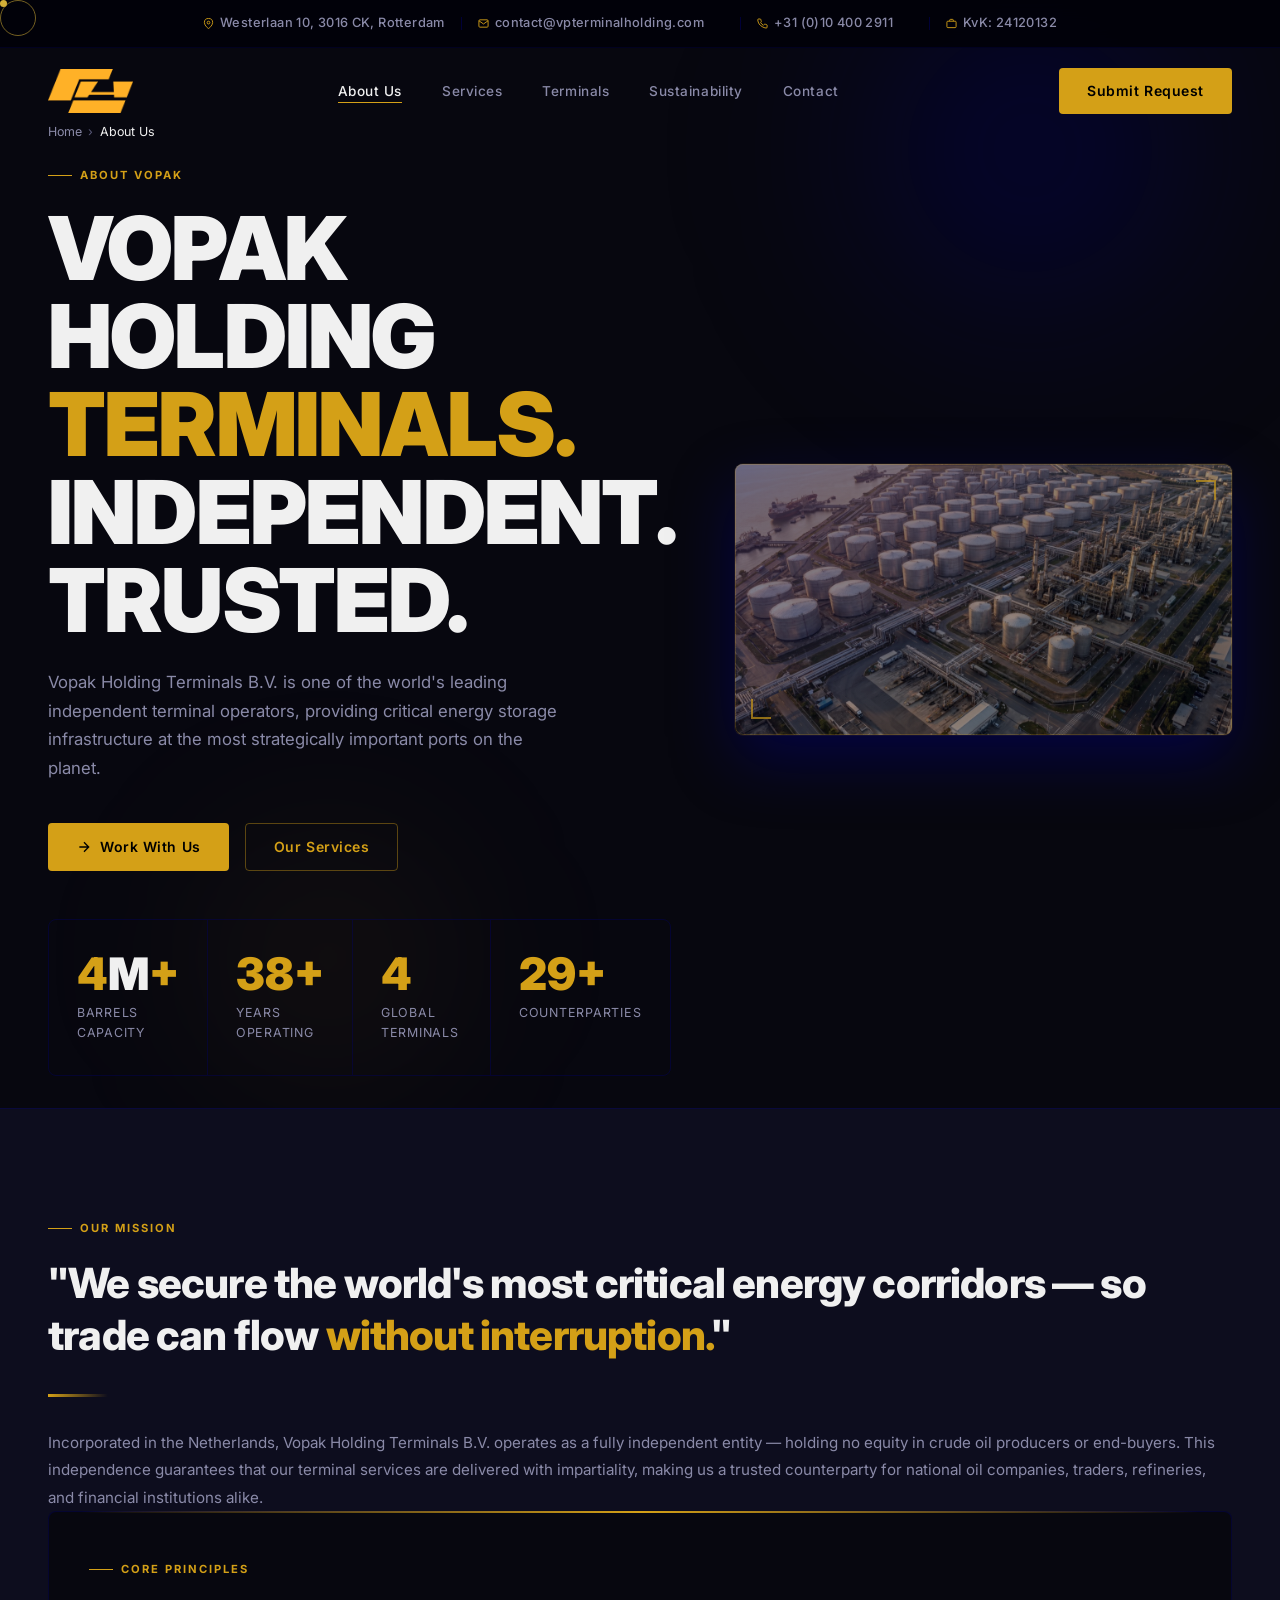
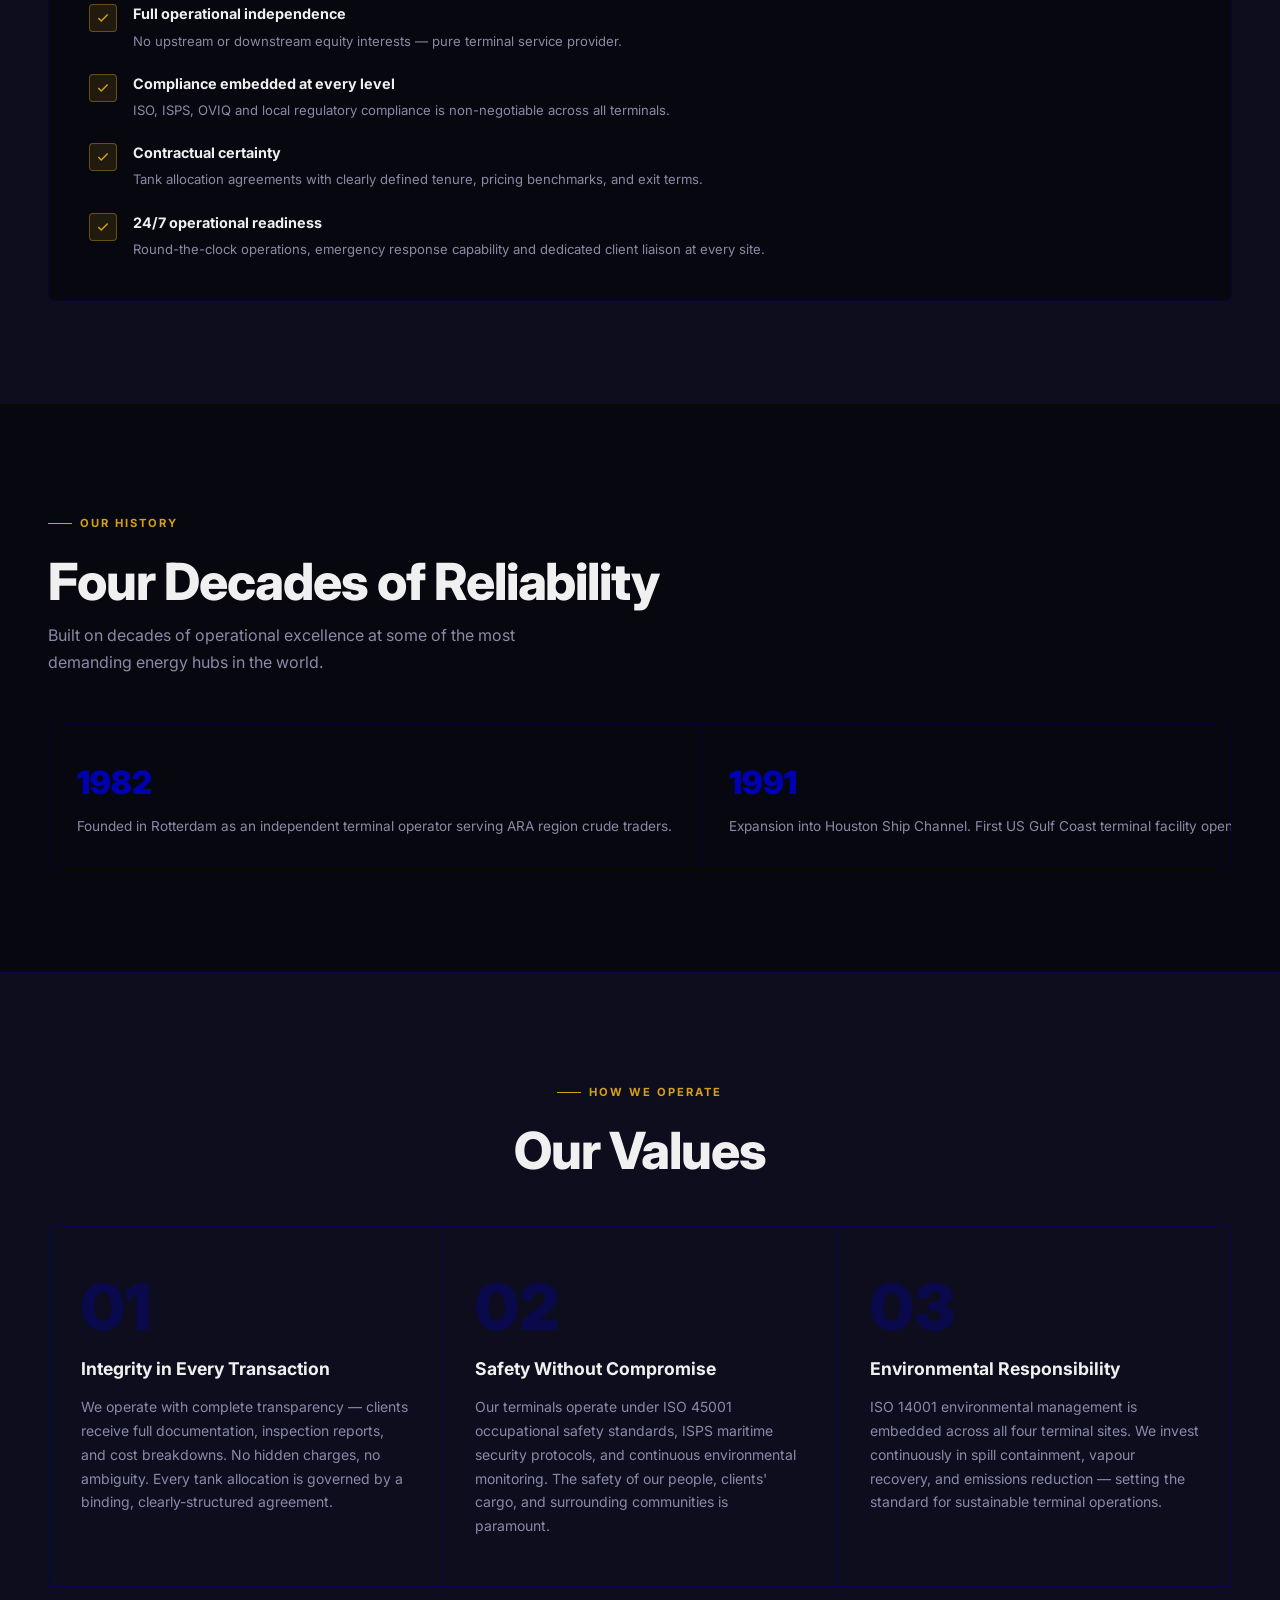
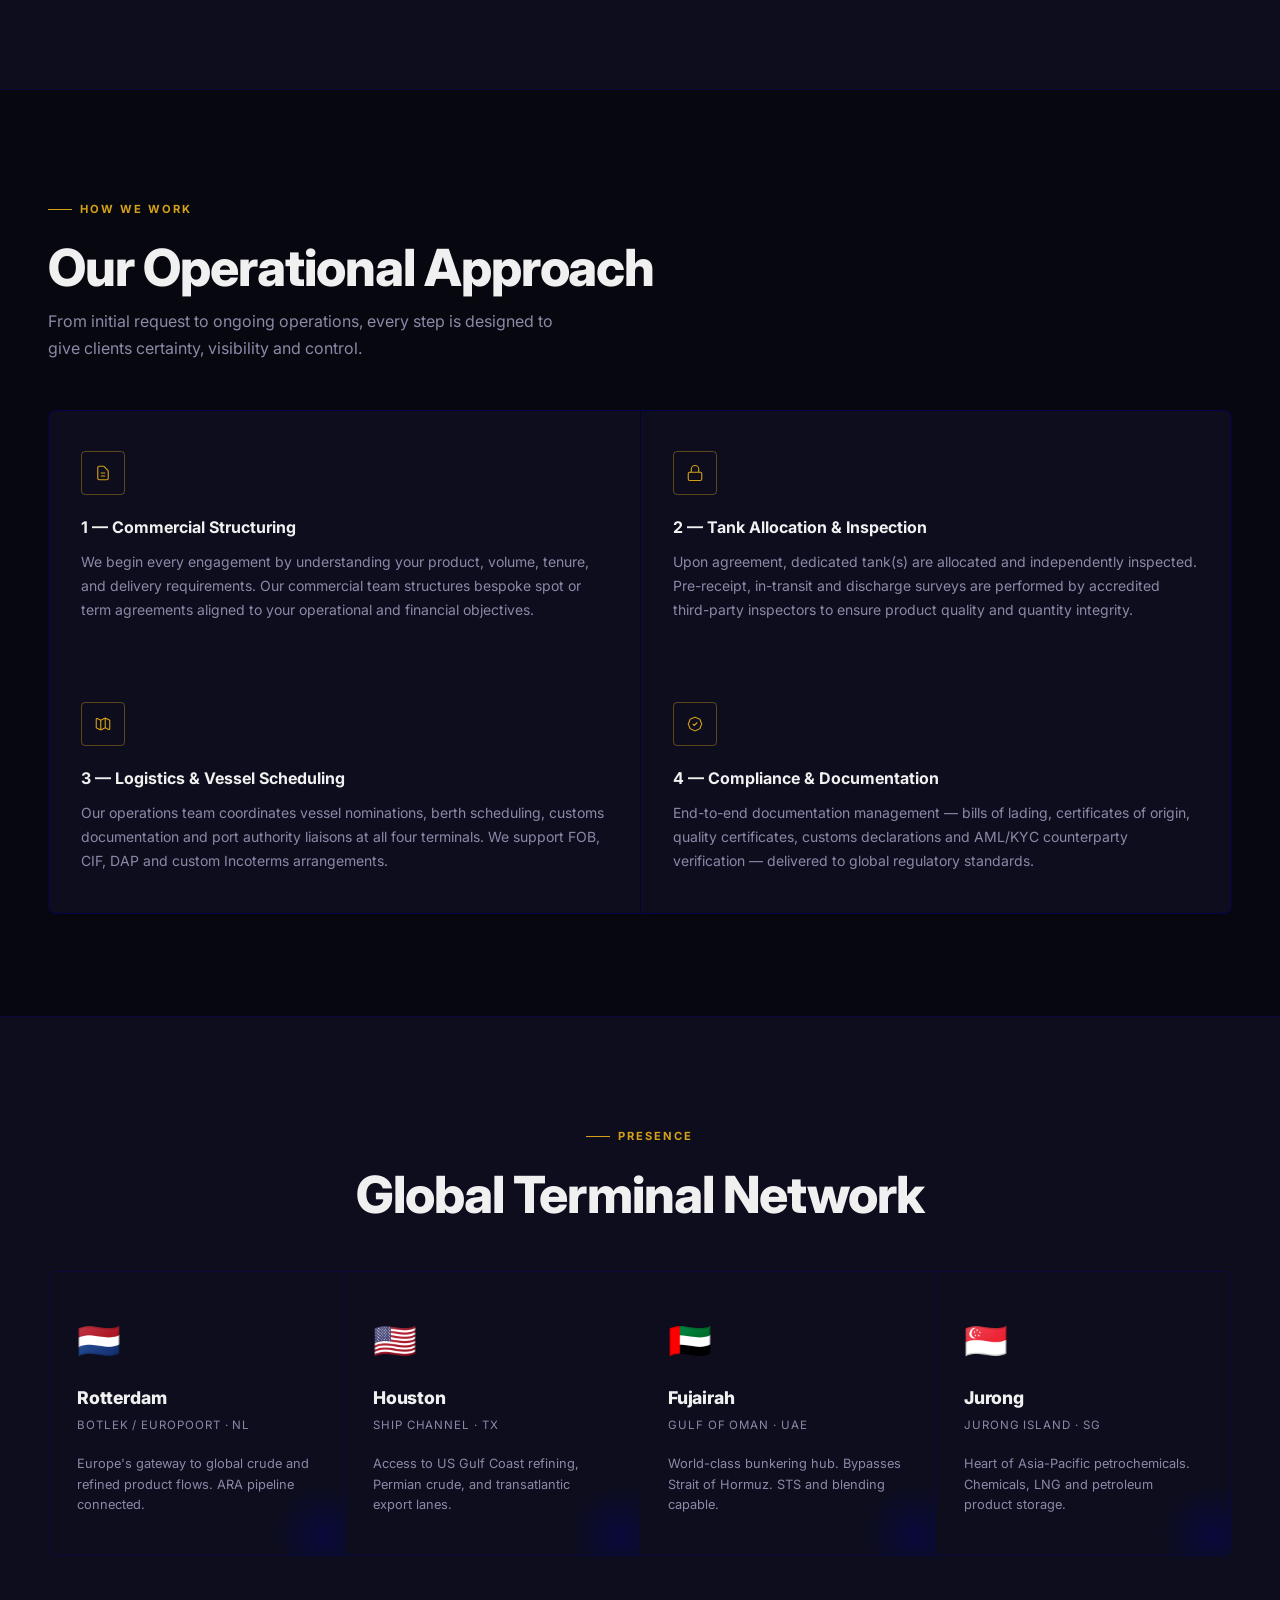
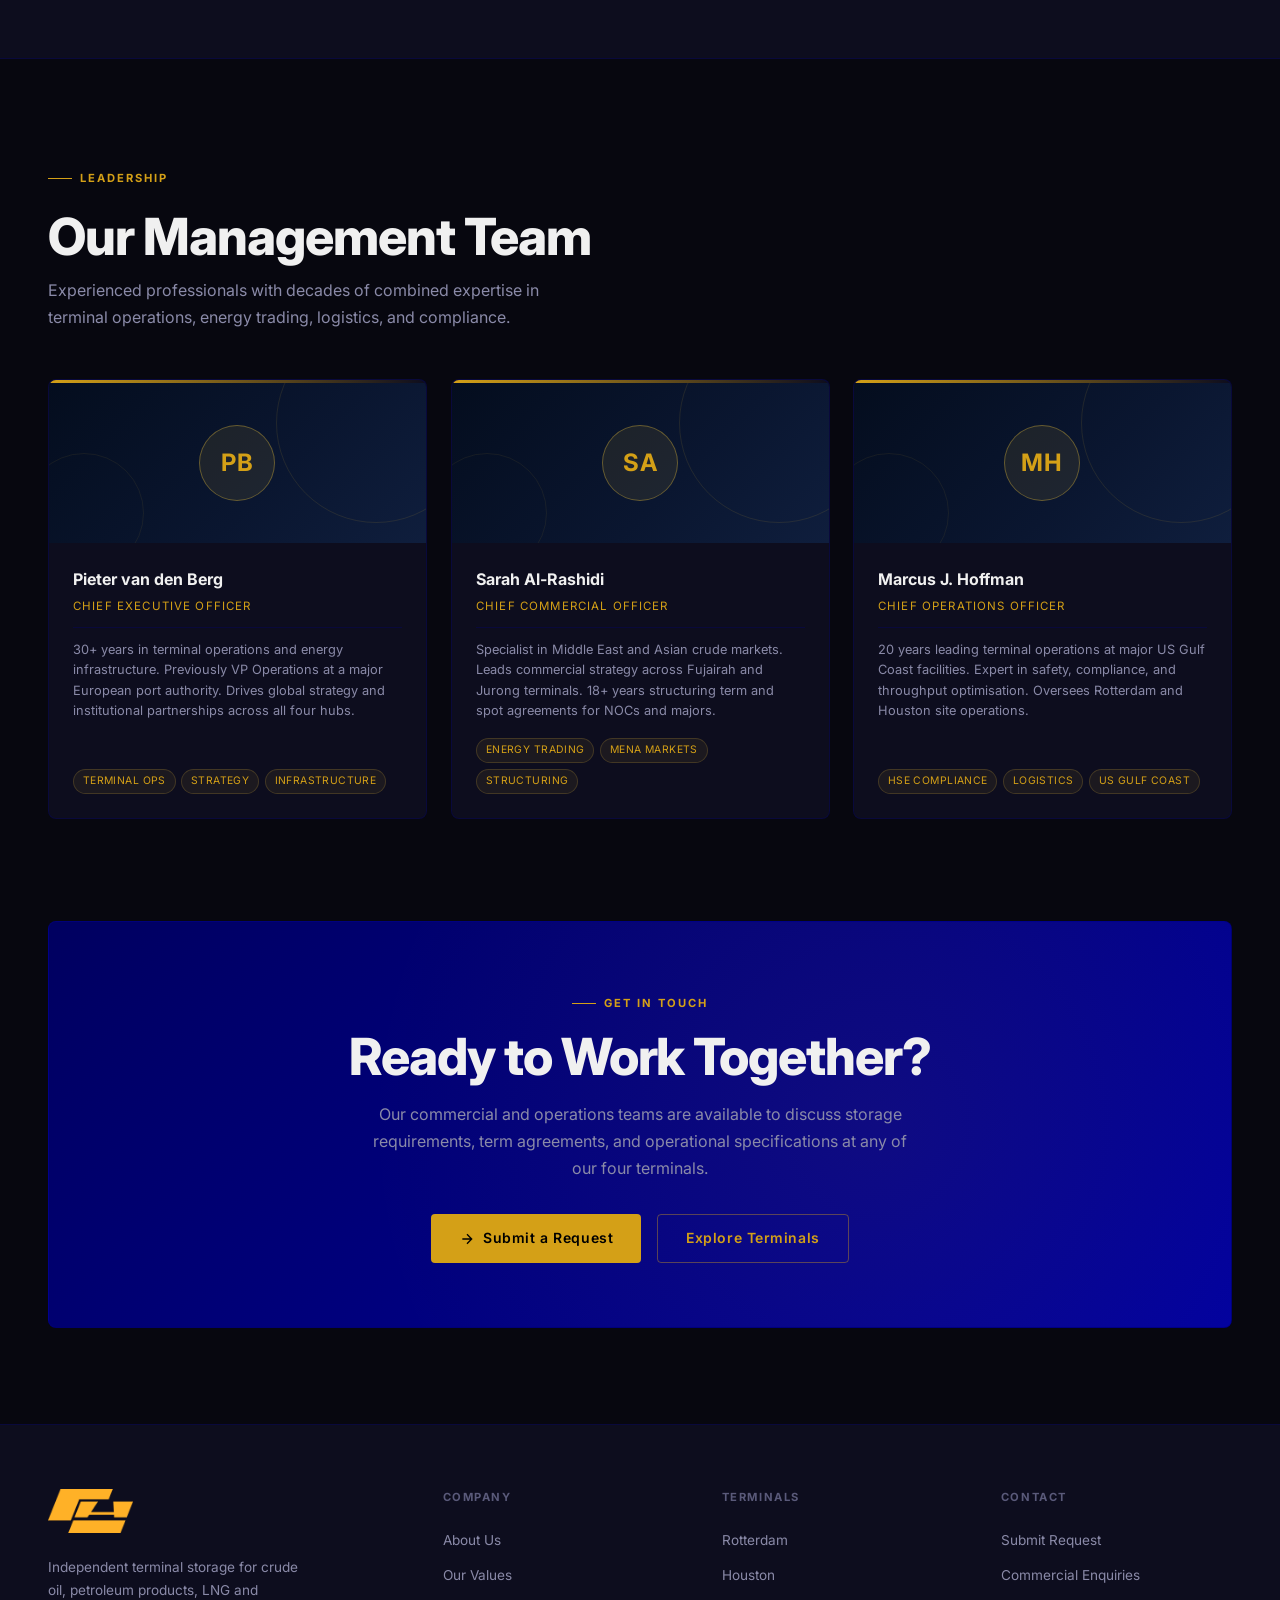
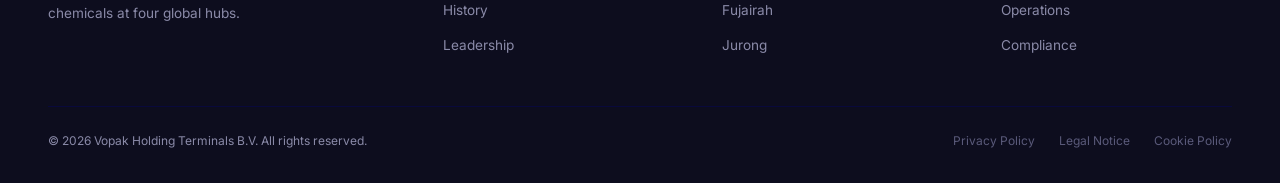
==== about.html @ 79a66a8a "SEO optimisation pass — meta, schema, sitemap, legal pages - Updated title/description tags on all 6" ====
<!DOCTYPE html>
<html lang="en">
<head>
  <meta charset="UTF-8">
  <meta name="viewport" content="width=device-width, initial-scale=1.0, viewport-fit=cover">
  <title>About Vopak Holding Terminals B.V. | Independent Terminal Operator</title>
  <meta name="description" content="Learn about Vopak Holding Terminals B.V., an independent petroleum terminal operator with strategic facilities in Rotterdam, Houston, Fujairah and Jurong. ISO 9001 certified.">
  <link rel="preconnect" href="https://fonts.googleapis.com">
  <link rel="preconnect" href="https://fonts.gstatic.com" crossorigin>
  <link href="https://fonts.googleapis.com/css2?family=Inter:wght@300;400;500;600;700;800;900&display=swap" rel="stylesheet">
  <link rel="icon" type="image/png" href="image/vopak-logo.png">
  <link rel="stylesheet" href="css/styles.css">
  <link rel="stylesheet" href="css/animations.css">
  <link rel="stylesheet" href="css/responsive.css">
  <!-- SEO -->
  <meta name="robots" content="index, follow">
  <meta name="author" content="Vopak Holding Terminals B.V.">
  <meta name="keywords" content="petroleum storage operator, tank farm services, marine terminal operations, oil logistics company, energy storage solutions, independent terminal operator, petroleum tank leasing, Rotterdam oil terminal, crude oil storage">
  <meta name="theme-color" content="#07070f">
  <link rel="apple-touch-icon" href="image/vopak-logo.png">
  <link rel="sitemap" type="application/xml" href="/sitemap.xml">
  <link rel="canonical" href="https://www.vpterminalholding.com/about.html">
  <meta name="geo.region" content="NL-ZH">
  <meta name="geo.placename" content="Rotterdam">
  <meta name="geo.position" content="51.9225;4.4792">
  <meta name="ICBM" content="51.9225, 4.4792">
  <!-- Open Graph -->
  <meta property="og:type" content="website">
  <meta property="og:site_name" content="Vopak Holding Terminals B.V.">
  <meta property="og:locale" content="en_US">
  <meta property="og:url" content="https://www.vpterminalholding.com/about.html">
  <meta property="og:title" content="About Vopak Holding Terminals B.V. | Independent Terminal Operator">
  <meta property="og:description" content="Learn about Vopak Holding Terminals B.V., an independent petroleum terminal operator with strategic facilities in Rotterdam, Houston, Fujairah and Jurong. ISO 9001 certified.">
  <meta property="og:image" content="https://www.vpterminalholding.com/image/VP-Rotterdam-NL.jpg">
  <meta property="og:image:width" content="1200">
  <meta property="og:image:height" content="630">
  <meta property="og:image:alt" content="Vopak Holding Terminals B.V. — Rotterdam Oil Terminal">
  <!-- Twitter Card -->
  <meta name="twitter:card" content="summary_large_image">
  <meta name="twitter:title" content="About Vopak Holding Terminals B.V. | Independent Terminal Operator">
  <meta name="twitter:description" content="Learn about Vopak Holding Terminals B.V., an independent petroleum terminal operator with strategic facilities in Rotterdam, Houston, Fujairah and Jurong. ISO 9001 certified.">
  <meta name="twitter:image" content="https://www.vpterminalholding.com/image/VP-Rotterdam-NL.jpg">
  <meta name="twitter:image:alt" content="Vopak Holding Terminals B.V. — Rotterdam Oil Terminal">
  <!-- Structured Data -->
  <script type="application/ld+json">
  {
    "@context": "https://schema.org",
    "@graph": [
      {
        "@type": "Organization",
        "@id": "https://www.vpterminalholding.com/#organization",
        "name": "Vopak Holding Terminals B.V.",
        "url": "https://www.vpterminalholding.com",
        "logo": {
          "@type": "ImageObject",
          "url": "https://www.vpterminalholding.com/image/vopak-logo.png"
        },
        "description": "Independent terminal storage operator for crude oil, petroleum products, LNG and chemicals at Rotterdam, Houston, Fujairah and Jurong.",
        "address": {
          "@type": "PostalAddress",
          "streetAddress": "Westerlaan 10",
          "addressLocality": "Rotterdam",
          "postalCode": "3016 CK",
          "addressCountry": "NL"
        },
        "telephone": "+31-10-400-2911",
        "email": "contact@vpterminalholding.com"
      },
      {
        "@type": "AboutPage",
        "@id": "https://www.vpterminalholding.com/about.html#webpage",
        "url": "https://www.vpterminalholding.com/about.html",
        "name": "About Vopak | Independent Petroleum Storage & Marine Terminal Operator",
        "description": "Independent petroleum storage operator with 40+ years in marine terminal operations. Crude oil, LNG & energy storage solutions at Rotterdam, Houston, Fujairah & Jurong.",
        "isPartOf": { "@id": "https://www.vpterminalholding.com/#website" },
        "about": { "@id": "https://www.vpterminalholding.com/#organization" },
        "breadcrumb": {
          "@type": "BreadcrumbList",
          "itemListElement": [
            { "@type": "ListItem", "position": 1, "name": "Home", "item": "https://www.vpterminalholding.com/" },
            { "@type": "ListItem", "position": 2, "name": "About Us", "item": "https://www.vpterminalholding.com/about.html" }
          ]
        }
      }
    ]
  }
  </script>
  <style>
    /* ── About hero layout ── */
    .about-hero-section {
      min-height: 100vh;
      display: flex;
      align-items: center;
      padding-top: 90px;
      position: relative;
      overflow: hidden;
    }
    .about-hero-inner {
      display: grid;
      grid-template-columns: 1fr 1fr;
      gap: 4rem;
      align-items: center;
      position: relative;
      z-index: 2;
      width: 100%;
      padding-top: 2rem;
      padding-bottom: 2rem;
    }
    .about-hero-img-col {
      display: flex;
      align-items: center;
      justify-content: center;
    }
    .about-hero-img-wrap {
      position: relative;
      width: 100%;
      max-width: 500px;
      border-radius: var(--radius-lg);
      overflow: hidden;
      box-shadow: 0 24px 64px rgba(0,0,128,0.45), 0 0 0 1px rgba(212,160,23,0.1);
    }
    .about-hero-img-wrap img {
      width: 100%;
      height: 100%;
      object-fit: cover;
      display: block;
      filter: brightness(0.75) saturate(0.8);
    }
    .about-hero-img-overlay {
      position: absolute;
      inset: 0;
      background: linear-gradient(145deg, rgba(0,0,80,0.45) 0%, rgba(0,0,20,0.15) 60%, rgba(0,0,20,0.4) 100%);
    }
    .about-hero-img-border {
      position: absolute;
      inset: 0;
      border: 1px solid rgba(212,160,23,0.22);
      border-radius: var(--radius-lg);
      pointer-events: none;
    }
    .about-hero-img-corner-tr {
      position: absolute;
      top: 1rem; right: 1rem;
      width: 20px; height: 20px;
      border-top: 2px solid rgba(212,160,23,0.65);
      border-right: 2px solid rgba(212,160,23,0.65);
      pointer-events: none;
    }
    .about-hero-img-corner-bl {
      position: absolute;
      bottom: 1rem; left: 1rem;
      width: 20px; height: 20px;
      border-bottom: 2px solid rgba(212,160,23,0.65);
      border-left: 2px solid rgba(212,160,23,0.65);
      pointer-events: none;
    }

    @media (max-width: 768px) {
      .about-hero-section { padding-top: 80px; min-height: auto; padding-bottom: 3rem; }
      .about-hero-inner {
        grid-template-columns: 1fr;
        gap: 2rem;
        text-align: center;
      }
      .about-hero-inner .section-label { justify-content: center; }
      .about-hero-inner p { text-align: justify; }
      .about-hero-inner > .about-hero-text { order: 2; }
      .about-hero-inner > .about-hero-img-col { order: 1; }
      .about-hero-inner [style*="display:flex"][style*="gap:1rem"] {
        justify-content: center;
      }
      .about-hero-img-wrap { max-width: 100%; }
    }

    /* ── About-page specific styles ── */
    .mission-block {
      padding: clamp(4rem, 8vw, 8rem) 0;
      position: relative;
    }
    .mission-quote {
      font-size: clamp(1.6rem, 3.5vw, 2.6rem);
      font-weight: 800;
      line-height: 1.25;
      letter-spacing: -0.02em;
      color: var(--text);
    }
    .mission-quote em {
      font-style: normal;
      color: var(--gold);
    }
    .divider-line {
      width: 60px;
      height: 3px;
      background: linear-gradient(90deg, var(--gold), transparent);
      margin: 2rem 0;
    }
    .stat-row {
      display: grid;
      grid-template-columns: repeat(4, 1fr);
      gap: 0;
      border: 1px solid var(--border);
      border-radius: var(--radius-lg);
      overflow: hidden;
      margin-top: 3rem;
    }
    .stat-row-item {
      padding: 2rem 1.75rem;
      border-right: 1px solid var(--border);
      position: relative;
    }
    .stat-row-item:last-child { border-right: none; }
    .stat-row-num {
      font-size: clamp(2rem, 3.5vw, 3rem);
      font-weight: 900;
      color: var(--text);
      line-height: 1;
    }
    .stat-row-num span { color: var(--gold); }
    .stat-row-label {
      font-size: 0.78rem;
      color: var(--text-muted);
      letter-spacing: 0.06em;
      text-transform: uppercase;
      margin-top: 0.4rem;
    }

    /* ── Hero worker image overlay ── */
    .about-hero-img {
      position: absolute;
      right: 0; top: 0; bottom: 0;
      width: 45%;
      overflow: hidden;
    }
    .about-hero-img img {
      width: 100%; height: 100%;
      object-fit: cover;
      filter: brightness(0.45) saturate(0.5);
    }
    .about-hero-img::before {
      content: '';
      position: absolute;
      inset: 0;
      background: linear-gradient(90deg, var(--bg) 0%, rgba(7,7,15,0.6) 50%, transparent 100%);
      z-index: 1;
    }

    /* ── Approach grid ── */
    .approach-grid {
      display: grid;
      grid-template-columns: 1fr 1fr;
      gap: 1px;
      background: var(--border);
      border: 1px solid var(--border);
      border-radius: var(--radius-lg);
      overflow: hidden;
    }
    .approach-item {
      background: var(--bg-alt);
      padding: 2.5rem 2rem;
      transition: background var(--transition);
    }
    .approach-item:hover { background: var(--bg-alt2); }
    .approach-icon {
      width: 44px; height: 44px;
      border: 1px solid var(--border-gold);
      border-radius: var(--radius);
      display: flex; align-items: center; justify-content: center;
      color: var(--gold);
      font-size: 1.2rem;
      margin-bottom: 1.25rem;
    }
    .approach-title { font-size: 1rem; font-weight: 700; margin-bottom: 0.6rem; }

    /* ── Regional map teaser ── */
    .region-strip {
      display: grid;
      grid-template-columns: repeat(4, 1fr);
      gap: 0;
      border: 1px solid var(--border);
      border-radius: var(--radius-lg);
      overflow: hidden;
    }
    .region-item {
      padding: 2.5rem 1.75rem;
      border-right: 1px solid var(--border);
      background: var(--bg-alt);
      transition: background var(--transition);
      position: relative;
      overflow: hidden;
    }
    .region-item:last-child { border-right: none; }
    .region-item:hover { background: var(--bg-alt2); }
    .region-flag { font-size: 2.2rem; margin-bottom: 1rem; }
    .region-name { font-size: 1.1rem; font-weight: 800; letter-spacing: -0.01em; }
    .region-sub  { font-size: 0.72rem; color: var(--text-muted); text-transform: uppercase; letter-spacing: 0.08em; margin-top: 0.2rem; }
    .region-glow {
      position: absolute;
      bottom: -30px; right: -30px;
      width: 100px; height: 100px;
      background: radial-gradient(circle, rgba(0,0,128,0.3) 0%, transparent 70%);
      border-radius: 50%;
    }

    @media (max-width: 1024px) {
      .about-hero-img { display: none; }
      .stat-row { grid-template-columns: repeat(2, 1fr); }
      .stat-row-item:nth-child(2) { border-right: none; }
      .stat-row-item:nth-child(3) { border-top: 1px solid var(--border); }
      .stat-row-item:nth-child(4) { border-top: 1px solid var(--border); }
    }
    @media (max-width: 768px) {
      .approach-grid { grid-template-columns: 1fr; }
      .region-strip { grid-template-columns: repeat(2, 1fr); }
      .region-item:nth-child(2) { border-right: none; }
      .region-item:nth-child(3) { border-top: 1px solid var(--border); }
      .region-item:nth-child(4) { border-top: 1px solid var(--border); border-right: none; }
    }
    @media (max-width: 480px) {
      .region-strip { grid-template-columns: 1fr; }
      .region-item { border-right: none; border-bottom: 1px solid var(--border); }
      .region-item:last-child { border-bottom: none; }
      .stat-row { grid-template-columns: 1fr; }
      .stat-row-item { border-right: none; border-bottom: 1px solid var(--border); }
      .stat-row-item:last-child { border-bottom: none; }
    }
  </style>
</head>
<body>

<!-- ══════════ TOP BAR ══════════ -->
<div class="topbar" role="complementary" aria-label="Company contact information">
  <div class="container">
    <div class="topbar-inner">
      <span class="topbar-item">
        <svg width="11" height="11" viewBox="0 0 24 24" fill="none" stroke="currentColor" stroke-width="2"><path d="M21 10c0 7-9 13-9 13s-9-6-9-13a9 9 0 0 1 18 0z"/><circle cx="12" cy="10" r="3"/></svg>
        Westerlaan 10, 3016 CK, Rotterdam
      </span>
      <div class="topbar-sep"></div>
      <span class="topbar-item">
        <svg width="11" height="11" viewBox="0 0 24 24" fill="none" stroke="currentColor" stroke-width="2"><path d="M4 4h16c1.1 0 2 .9 2 2v12c0 1.1-.9 2-2 2H4c-1.1 0-2-.9-2-2V6c0-1.1.9-2 2-2z"/><polyline points="22,6 12,13 2,6"/></svg>
        <a href="mailto:contact@vpterminalholding.com">contact@vpterminalholding.com</a>
      </span>
      <div class="topbar-sep"></div>
      <span class="topbar-item">
        <svg width="11" height="11" viewBox="0 0 24 24" fill="none" stroke="currentColor" stroke-width="2"><path d="M22 16.92v3a2 2 0 0 1-2.18 2 19.79 19.79 0 0 1-8.63-3.07A19.5 19.5 0 0 1 4.69 13a19.79 19.79 0 0 1-3.07-8.67A2 2 0 0 1 3.6 2.18h3a2 2 0 0 1 2 1.72 12.84 12.84 0 0 0 .7 2.81 2 2 0 0 1-.45 2.11L7.91 9.91a16 16 0 0 0 6 6l1.91-1.91a2 2 0 0 1 2.11-.45 12.84 12.84 0 0 0 2.81.7A2 2 0 0 1 22 16.92z"/></svg>
        +31 (0)10 400 2911
      </span>
      <div class="topbar-sep"></div>
      <span class="topbar-item">
        <svg width="11" height="11" viewBox="0 0 24 24" fill="none" stroke="currentColor" stroke-width="2"><rect x="2" y="7" width="20" height="14" rx="2"/><path d="M16 7V5a2 2 0 0 0-2-2h-4a2 2 0 0 0-2 2v2"/></svg>
        KvK: 24120132
      </span>
    </div>
  </div>
</div>

<!-- ══════════ NAVIGATION ══════════ -->
<nav class="nav" role="navigation" aria-label="Main navigation">
  <div class="container">
    <div class="nav-inner">
      <a href="index.html" class="nav-logo" aria-label="Vopak Holding Terminals home">
        <img src="image/vopak-logo.png" alt="Vopak Holding Terminals B.V." style="height:44px;width:auto;display:block;">
      </a>
      <ul class="nav-links" role="list">
        <li><a href="about.html" class="active">About Us</a></li>
        <li><a href="services.html">Services</a></li>
        <li><a href="terminals.html">Terminals</a></li>
        <li><a href="sustainability.html">Sustainability</a></li>
        <li><a href="contact.html">Contact</a></li>
      </ul>
      <a href="contact.html" class="btn btn-primary nav-cta">Submit Request</a>
      <button class="nav-hamburger" aria-label="Toggle mobile menu" aria-expanded="false">
        <span></span><span></span><span></span>
      </button>
    </div>
  </div>
</nav>
<div class="nav-mobile" role="dialog" aria-label="Mobile navigation">
  <a href="about.html">About Us</a>
  <a href="services.html">Services</a>
  <a href="terminals.html">Terminals</a>
  <a href="sustainability.html">Sustainability</a>
  <a href="contact.html">Contact</a>
  <a href="contact.html" class="btn btn-primary">Submit Request</a>
</div>

<!-- ══════════ HERO ══════════ -->
<section class="about-hero-section" aria-labelledby="about-hero-heading">
  <div class="hero-orb hero-orb-1" aria-hidden="true"></div>
  <div class="hero-orb hero-orb-2" aria-hidden="true"></div>

  <div class="container about-hero-inner">

    <!-- Text column -->
    <div class="about-hero-text">
      <nav aria-label="Breadcrumb" class="fade-up" style="margin-bottom:1rem;">
        <ol style="display:flex;align-items:center;gap:0.4rem;list-style:none;padding:0;margin:0;font-size:0.78rem;color:var(--text-dim);">
          <li><a href="index.html" style="color:var(--text-muted);text-decoration:none;">Home</a></li>
          <li aria-hidden="true">›</li>
          <li style="color:var(--text);">About Us</li>
        </ol>
      </nav>
      <div class="section-label fade-up">About Vopak</div>
      <h1 id="about-hero-heading" class="fade-up" style="text-transform:uppercase; margin-bottom:1.5rem; font-size:clamp(3rem,7vw,5.5rem);">
        Vopak Holding<br>
        <span class="text-gold">Terminals.</span><br>
        Independent. Trusted.
      </h1>
      <p class="fade-up" style="font-size:1.05rem; max-width:520px; margin-bottom:2.5rem;">
        Vopak Holding Terminals B.V. is one of the world's leading independent terminal operators, providing critical energy storage infrastructure at the most strategically important ports on the planet.
      </p>
      <div class="fade-up" style="display:flex; gap:1rem; flex-wrap:wrap;">
        <a href="contact.html" class="btn btn-primary">
          <svg width="16" height="16" viewBox="0 0 24 24" fill="none" stroke="currentColor" stroke-width="2"><path d="M5 12h14M12 5l7 7-7 7"/></svg>
          Work With Us
        </a>
        <a href="services.html" class="btn btn-outline">Our Services</a>
      </div>

      <!-- Quick stats row -->
      <div class="stat-row fade-up">
        <div class="stat-row-item">
          <div class="stat-row-num"><span data-count="4">4</span>M<span>+</span></div>
          <div class="stat-row-label">Barrels capacity</div>
        </div>
        <div class="stat-row-item">
          <div class="stat-row-num"><span data-count="40">40</span><span>+</span></div>
          <div class="stat-row-label">Years operating</div>
        </div>
        <div class="stat-row-item">
          <div class="stat-row-num"><span data-count="4">4</span></div>
          <div class="stat-row-label">Global terminals</div>
        </div>
        <div class="stat-row-item">
          <div class="stat-row-num"><span data-count="30">30</span><span>+</span></div>
          <div class="stat-row-label">Counterparties</div>
        </div>
      </div>
    </div>

    <!-- Image column -->
    <div class="about-hero-img-col fade-up">
      <div class="about-hero-img-wrap">
        <img src="image/about-us-image.jpg" alt="Vopak Holding Terminals — independent petroleum storage and marine terminal operations" width="500" height="273" loading="lazy" decoding="async">
        <div class="about-hero-img-overlay"></div>
        <div class="about-hero-img-border"></div>
        <div class="about-hero-img-corner-tr"></div>
        <div class="about-hero-img-corner-bl"></div>
      </div>
    </div>

  </div>
</section>

<!-- ══════════ MISSION ══════════ -->
<section class="mission-block" style="background:var(--bg-alt); border-top:1px solid var(--border); border-bottom:1px solid var(--border);" aria-labelledby="mission-heading">
  <div class="container">
    <div class="mission-grid">
      <div>
        <div class="section-label fade-up">Our Mission</div>
        <blockquote class="mission-quote fade-up">
          "We secure the world's most critical energy corridors — so trade can flow <em>without interruption.</em>"
        </blockquote>
        <div class="divider-line fade-up"></div>
        <p class="fade-up" style="font-size:.95rem; line-height:1.8;">
          Incorporated in the Netherlands, Vopak Holding Terminals B.V. operates as a fully independent entity — holding no equity in crude oil producers or end-buyers. This independence guarantees that our terminal services are delivered with impartiality, making us a trusted counterparty for national oil companies, traders, refineries, and financial institutions alike.
        </p>
      </div>
      <div class="fade-up">
        <div style="background:var(--bg); border:1px solid var(--border); border-radius:var(--radius-lg); padding:2.5rem; position:relative;">
          <div style="position:absolute; top:-1px; left:2rem; right:2rem; height:2px; background:linear-gradient(90deg, transparent, var(--gold), transparent);"></div>
          <div class="section-label" style="margin-bottom:1.5rem;">Core Principles</div>
          <div style="display:flex; flex-direction:column; gap:1.25rem;">
            <div style="display:flex; gap:1rem; align-items:flex-start;">
              <div style="width:28px; height:28px; background:var(--gold-pale); border:1px solid var(--border-gold); border-radius:var(--radius); display:flex; align-items:center; justify-content:center; flex-shrink:0; margin-top:2px;">
                <svg width="14" height="14" viewBox="0 0 24 24" fill="none" stroke="var(--gold)" stroke-width="2.5"><polyline points="20 6 9 17 4 12"/></svg>
              </div>
              <div>
                <div style="font-size:.9rem; font-weight:700; margin-bottom:.25rem;">Full operational independence</div>
                <p style="font-size:.82rem;">No upstream or downstream equity interests — pure terminal service provider.</p>
              </div>
            </div>
            <div style="display:flex; gap:1rem; align-items:flex-start;">
              <div style="width:28px; height:28px; background:var(--gold-pale); border:1px solid var(--border-gold); border-radius:var(--radius); display:flex; align-items:center; justify-content:center; flex-shrink:0; margin-top:2px;">
                <svg width="14" height="14" viewBox="0 0 24 24" fill="none" stroke="var(--gold)" stroke-width="2.5"><polyline points="20 6 9 17 4 12"/></svg>
              </div>
              <div>
                <div style="font-size:.9rem; font-weight:700; margin-bottom:.25rem;">Compliance embedded at every level</div>
                <p style="font-size:.82rem;">ISO, ISPS, OVIQ and local regulatory compliance is non-negotiable across all terminals.</p>
              </div>
            </div>
            <div style="display:flex; gap:1rem; align-items:flex-start;">
              <div style="width:28px; height:28px; background:var(--gold-pale); border:1px solid var(--border-gold); border-radius:var(--radius); display:flex; align-items:center; justify-content:center; flex-shrink:0; margin-top:2px;">
                <svg width="14" height="14" viewBox="0 0 24 24" fill="none" stroke="var(--gold)" stroke-width="2.5"><polyline points="20 6 9 17 4 12"/></svg>
              </div>
              <div>
                <div style="font-size:.9rem; font-weight:700; margin-bottom:.25rem;">Contractual certainty</div>
                <p style="font-size:.82rem;">Tank allocation agreements with clearly defined tenure, pricing benchmarks, and exit terms.</p>
              </div>
            </div>
            <div style="display:flex; gap:1rem; align-items:flex-start;">
              <div style="width:28px; height:28px; background:var(--gold-pale); border:1px solid var(--border-gold); border-radius:var(--radius); display:flex; align-items:center; justify-content:center; flex-shrink:0; margin-top:2px;">
                <svg width="14" height="14" viewBox="0 0 24 24" fill="none" stroke="var(--gold)" stroke-width="2.5"><polyline points="20 6 9 17 4 12"/></svg>
              </div>
              <div>
                <div style="font-size:.9rem; font-weight:700; margin-bottom:.25rem;">24/7 operational readiness</div>
                <p style="font-size:.82rem;">Round-the-clock operations, emergency response capability and dedicated client liaison at every site.</p>
              </div>
            </div>
          </div>
        </div>
      </div>
    </div>
  </div>
</section>

<!-- ══════════ TIMELINE ══════════ -->
<section class="section" id="timeline" aria-labelledby="timeline-heading">
  <div class="container">
    <div style="margin-bottom:3rem;">
      <div class="section-label fade-up">Our History</div>
      <h2 id="timeline-heading" class="fade-up">Four Decades of Reliability</h2>
      <p class="fade-up" style="max-width:520px; margin-top:.75rem;">Built on decades of operational excellence at some of the most demanding energy hubs in the world.</p>
    </div>
    <div class="timeline fade-up" role="list">
      <div class="timeline-item" role="listitem">
        <div class="timeline-year">1982</div>
        <div class="timeline-event">Founded in Rotterdam as an independent terminal operator serving ARA region crude traders.</div>
      </div>
      <div class="timeline-item" role="listitem">
        <div class="timeline-year">1991</div>
        <div class="timeline-event">Expansion into Houston Ship Channel. First US Gulf Coast terminal facility opened.</div>
      </div>
      <div class="timeline-item" role="listitem">
        <div class="timeline-year">1998</div>
        <div class="timeline-event">ISO 9001 certification achieved across all terminal facilities. International expansion phase begins.</div>
      </div>
      <div class="timeline-item" role="listitem">
        <div class="timeline-year">2004</div>
        <div class="timeline-event">Fujairah terminal inaugurated. First Middle East facility positioned outside Strait of Hormuz.</div>
      </div>
      <div class="timeline-item" role="listitem">
        <div class="timeline-year">2009</div>
        <div class="timeline-event">Singapore Jurong Island terminal opens. Asia-Pacific coverage now complete.</div>
      </div>
      <div class="timeline-item" role="listitem">
        <div class="timeline-year">2015</div>
        <div class="timeline-event">LNG storage capability added at Rotterdam and Jurong. OVIQ certification achieved at Fujairah.</div>
      </div>
      <div class="timeline-item" role="listitem">
        <div class="timeline-year">2019</div>
        <div class="timeline-event">ISO 45001 (Occupational Health &amp; Safety) achieved globally. STS operations launched at Fujairah.</div>
      </div>
      <div class="timeline-item" role="listitem">
        <div class="timeline-year">2024</div>
        <div class="timeline-event">Combined capacity exceeds 4M barrels. 30+ active counterparties across 4 continents.</div>
      </div>
    </div>
  </div>
</section>

<!-- ══════════ VALUES ══════════ -->
<section class="section" id="values" style="background:var(--bg-alt); border-top:1px solid var(--border); border-bottom:1px solid var(--border);" aria-labelledby="values-heading">
  <div class="container">
    <div style="text-align:center; margin-bottom:3rem;">
      <div class="section-label fade-up" style="justify-content:center;">How We Operate</div>
      <h2 id="values-heading" class="fade-up">Our Values</h2>
    </div>
    <div class="values-grid">
      <div class="value-card fade-up">
        <div class="value-number">01</div>
        <div class="value-title">Integrity in Every Transaction</div>
        <p style="font-size:.875rem;">We operate with complete transparency — clients receive full documentation, inspection reports, and cost breakdowns. No hidden charges, no ambiguity. Every tank allocation is governed by a binding, clearly-structured agreement.</p>
      </div>
      <div class="value-card fade-up">
        <div class="value-number">02</div>
        <div class="value-title">Safety Without Compromise</div>
        <p style="font-size:.875rem;">Our terminals operate under ISO 45001 occupational safety standards, ISPS maritime security protocols, and continuous environmental monitoring. The safety of our people, clients' cargo, and surrounding communities is paramount.</p>
      </div>
      <div class="value-card fade-up">
        <div class="value-number">03</div>
        <div class="value-title">Environmental Responsibility</div>
        <p style="font-size:.875rem;">ISO 14001 environmental management is embedded across all four terminal sites. We invest continuously in spill containment, vapour recovery, and emissions reduction — setting the standard for sustainable terminal operations.</p>
      </div>
    </div>
  </div>
</section>

<!-- ══════════ APPROACH ══════════ -->
<section class="section" aria-labelledby="approach-heading">
  <div class="container">
    <div style="margin-bottom:3rem;">
      <div class="section-label fade-up">How We Work</div>
      <h2 id="approach-heading" class="fade-up">Our Operational Approach</h2>
      <p class="fade-up" style="max-width:520px; margin-top:.75rem;">From initial request to ongoing operations, every step is designed to give clients certainty, visibility and control.</p>
    </div>
    <div class="approach-grid">
      <div class="approach-item fade-up">
        <div class="approach-icon" aria-hidden="true">
          <svg width="18" height="18" viewBox="0 0 24 24" fill="none" stroke="currentColor" stroke-width="1.5"><path d="M9 12h6m-6 4h6m2 5H7a2 2 0 01-2-2V5a2 2 0 012-2h5.586a1 1 0 01.707.293l5.414 5.414a1 1 0 01.293.707V19a2 2 0 01-2 2z"/></svg>
        </div>
        <div class="approach-title">1 — Commercial Structuring</div>
        <p style="font-size:.875rem;">We begin every engagement by understanding your product, volume, tenure, and delivery requirements. Our commercial team structures bespoke spot or term agreements aligned to your operational and financial objectives.</p>
      </div>
      <div class="approach-item fade-up">
        <div class="approach-icon" aria-hidden="true">
          <svg width="18" height="18" viewBox="0 0 24 24" fill="none" stroke="currentColor" stroke-width="1.5"><rect x="3" y="11" width="18" height="11" rx="2"/><path d="M7 11V7a5 5 0 0 1 10 0v4"/></svg>
        </div>
        <div class="approach-title">2 — Tank Allocation &amp; Inspection</div>
        <p style="font-size:.875rem;">Upon agreement, dedicated tank(s) are allocated and independently inspected. Pre-receipt, in-transit and discharge surveys are performed by accredited third-party inspectors to ensure product quality and quantity integrity.</p>
      </div>
      <div class="approach-item fade-up">
        <div class="approach-icon" aria-hidden="true">
          <svg width="18" height="18" viewBox="0 0 24 24" fill="none" stroke="currentColor" stroke-width="1.5"><path d="M9 20l-5.447-2.724A1 1 0 013 16.382V5.618a1 1 0 011.447-.894L9 7m0 13l6-3m-6 3V7m6 10l4.553 2.276A1 1 0 0021 18.382V7.618a1 1 0 00-.553-.894L15 4m0 13V4m0 0L9 7"/></svg>
        </div>
        <div class="approach-title">3 — Logistics &amp; Vessel Scheduling</div>
        <p style="font-size:.875rem;">Our operations team coordinates vessel nominations, berth scheduling, customs documentation and port authority liaisons at all four terminals. We support FOB, CIF, DAP and custom Incoterms arrangements.</p>
      </div>
      <div class="approach-item fade-up">
        <div class="approach-icon" aria-hidden="true">
          <svg width="18" height="18" viewBox="0 0 24 24" fill="none" stroke="currentColor" stroke-width="1.5"><path d="M9 12l2 2 4-4M7.835 4.697a3.42 3.42 0 001.946-.806 3.42 3.42 0 014.438 0 3.42 3.42 0 001.946.806 3.42 3.42 0 013.138 3.138 3.42 3.42 0 00.806 1.946 3.42 3.42 0 010 4.438 3.42 3.42 0 00-.806 1.946 3.42 3.42 0 01-3.138 3.138 3.42 3.42 0 00-1.946.806 3.42 3.42 0 01-4.438 0 3.42 3.42 0 00-1.946-.806 3.42 3.42 0 01-3.138-3.138 3.42 3.42 0 00-.806-1.946 3.42 3.42 0 010-4.438 3.42 3.42 0 00.806-1.946 3.42 3.42 0 013.138-3.138z"/></svg>
        </div>
        <div class="approach-title">4 — Compliance &amp; Documentation</div>
        <p style="font-size:.875rem;">End-to-end documentation management — bills of lading, certificates of origin, quality certificates, customs declarations and AML/KYC counterparty verification — delivered to global regulatory standards.</p>
      </div>
    </div>
  </div>
</section>

<!-- ══════════ GLOBAL PRESENCE ══════════ -->
<section class="section" style="background:var(--bg-alt); border-top:1px solid var(--border); border-bottom:1px solid var(--border);" aria-labelledby="presence-heading">
  <div class="container">
    <div style="text-align:center; margin-bottom:3rem;">
      <div class="section-label fade-up" style="justify-content:center;">Presence</div>
      <h2 id="presence-heading" class="fade-up">Global Terminal Network</h2>
    </div>
    <div class="region-strip fade-up">
      <div class="region-item">
        <div class="region-glow" aria-hidden="true"></div>
        <div class="region-flag">🇳🇱</div>
        <div class="region-name">Rotterdam</div>
        <div class="region-sub">Botlek / Europoort · NL</div>
        <div style="margin-top:1.25rem; font-size:.8rem; color:var(--text-muted); line-height:1.6;">Europe's gateway to global crude and refined product flows. ARA pipeline connected.</div>
      </div>
      <div class="region-item">
        <div class="region-glow" aria-hidden="true"></div>
        <div class="region-flag">🇺🇸</div>
        <div class="region-name">Houston</div>
        <div class="region-sub">Ship Channel · TX</div>
        <div style="margin-top:1.25rem; font-size:.8rem; color:var(--text-muted); line-height:1.6;">Access to US Gulf Coast refining, Permian crude, and transatlantic export lanes.</div>
      </div>
      <div class="region-item">
        <div class="region-glow" aria-hidden="true"></div>
        <div class="region-flag">🇦🇪</div>
        <div class="region-name">Fujairah</div>
        <div class="region-sub">Gulf of Oman · UAE</div>
        <div style="margin-top:1.25rem; font-size:.8rem; color:var(--text-muted); line-height:1.6;">World-class bunkering hub. Bypasses Strait of Hormuz. STS and blending capable.</div>
      </div>
      <div class="region-item">
        <div class="region-glow" aria-hidden="true"></div>
        <div class="region-flag">🇸🇬</div>
        <div class="region-name">Jurong</div>
        <div class="region-sub">Jurong Island · SG</div>
        <div style="margin-top:1.25rem; font-size:.8rem; color:var(--text-muted); line-height:1.6;">Heart of Asia-Pacific petrochemicals. Chemicals, LNG and petroleum product storage.</div>
      </div>
    </div>
  </div>
</section>

<!-- ══════════ LEADERSHIP ══════════ -->
<section class="section" id="team" aria-labelledby="team-heading">
  <div class="container">
    <div style="margin-bottom:3rem;">
      <div class="section-label fade-up">Leadership</div>
      <h2 id="team-heading" class="fade-up">Our Management Team</h2>
      <p class="fade-up" style="max-width:520px; margin-top:.75rem;">Experienced professionals with decades of combined expertise in terminal operations, energy trading, logistics, and compliance.</p>
    </div>
    <div class="team-grid">

      <!-- CEO -->
      <div class="team-card fade-up">
        <div class="team-photo">
          <div class="team-monogram">PB</div>
        </div>
        <div class="team-info">
          <div class="team-name">Pieter van den Berg</div>
          <div class="team-role">Chief Executive Officer</div>
          <p class="team-bio">30+ years in terminal operations and energy infrastructure. Previously VP Operations at a major European port authority. Drives global strategy and institutional partnerships across all four hubs.</p>
          <div class="team-expertise">
            <span class="team-tag">Terminal Ops</span>
            <span class="team-tag">Strategy</span>
            <span class="team-tag">Infrastructure</span>
          </div>
        </div>
      </div>

      <!-- CCO -->
      <div class="team-card fade-up">
        <div class="team-photo">
          <div class="team-monogram">SA</div>
        </div>
        <div class="team-info">
          <div class="team-name">Sarah Al-Rashidi</div>
          <div class="team-role">Chief Commercial Officer</div>
          <p class="team-bio">Specialist in Middle East and Asian crude markets. Leads commercial strategy across Fujairah and Jurong terminals. 18+ years structuring term and spot agreements for NOCs and majors.</p>
          <div class="team-expertise">
            <span class="team-tag">Energy Trading</span>
            <span class="team-tag">MENA Markets</span>
            <span class="team-tag">Structuring</span>
          </div>
        </div>
      </div>

      <!-- COO -->
      <div class="team-card fade-up">
        <div class="team-photo">
          <div class="team-monogram">MH</div>
        </div>
        <div class="team-info">
          <div class="team-name">Marcus J. Hoffman</div>
          <div class="team-role">Chief Operations Officer</div>
          <p class="team-bio">20 years leading terminal operations at major US Gulf Coast facilities. Expert in safety, compliance, and throughput optimisation. Oversees Rotterdam and Houston site operations.</p>
          <div class="team-expertise">
            <span class="team-tag">HSE Compliance</span>
            <span class="team-tag">Logistics</span>
            <span class="team-tag">US Gulf Coast</span>
          </div>
        </div>
      </div>

    </div>
  </div>
</section>

<!-- ══════════ CTA ══════════ -->
<section style="padding-bottom:6rem;">
  <div class="container">
    <div class="cta-banner fade-up">
      <div class="section-label" style="justify-content:center; margin-bottom:1rem;">Get In Touch</div>
      <h2>Ready to Work Together?</h2>
      <p>Our commercial and operations teams are available to discuss storage requirements, term agreements, and operational specifications at any of our four terminals.</p>
      <div style="display:flex; gap:1rem; justify-content:center; flex-wrap:wrap;">
        <a href="contact.html" class="btn btn-primary">
          <svg width="16" height="16" viewBox="0 0 24 24" fill="none" stroke="currentColor" stroke-width="2"><path d="M5 12h14M12 5l7 7-7 7"/></svg>
          Submit a Request
        </a>
        <a href="services.html" class="btn btn-outline">Explore Terminals</a>
      </div>
    </div>
  </div>
</section>

<!-- ══════════ FOOTER ══════════ -->
<footer class="footer">
  <div class="container">
    <div class="footer-grid">
      <div class="footer-brand">
        <a href="index.html" class="nav-logo" style="display:inline-flex;">
          <img src="image/vopak-logo.png" alt="Vopak Holding Terminals B.V." style="height:44px;width:auto;display:block;">
        </a>
        <p>Independent terminal storage for crude oil, petroleum products, LNG and chemicals at four global hubs.</p>
      </div>
      <div class="footer-col">
        <h5>Company</h5>
        <ul>
          <li><a href="about.html">About Us</a></li>
          <li><a href="about.html#values">Our Values</a></li>
          <li><a href="about.html#timeline">History</a></li>
          <li><a href="about.html#team">Leadership</a></li>
        </ul>
      </div>
      <div class="footer-col">
        <h5>Terminals</h5>
        <ul>
          <li><a href="services.html#rotterdam">Rotterdam</a></li>
          <li><a href="services.html#houston">Houston</a></li>
          <li><a href="services.html#fujairah">Fujairah</a></li>
          <li><a href="services.html#jurong">Jurong</a></li>
        </ul>
      </div>
      <div class="footer-col">
        <h5>Contact</h5>
        <ul>
          <li><a href="contact.html">Submit Request</a></li>
          <li><a href="contact.html">Commercial Enquiries</a></li>
          <li><a href="contact.html">Operations</a></li>
          <li><a href="contact.html">Compliance</a></li>
        </ul>
      </div>
    </div>
    <div class="footer-bottom">
      <p class="text-muted">© 2026 Vopak Holding Terminals B.V. All rights reserved.</p>
      <div class="footer-legal">
        <a href="privacy-policy.html">Privacy Policy</a>
        <a href="legal-notice.html">Legal Notice</a>
        <a href="cookie-policy.html">Cookie Policy</a>
      </div>
    </div>
  </div>
</footer>

<script src="js/animations.js" defer></script>
<script src="js/main.js" defer></script>
</body>
</html>
---- css/styles.css ----
/* ============================================================
   VOPAK HOLDING TERMINALS B.V. — DESIGN SYSTEM
   ============================================================ */

:root {
  --bg:           #07070f;
  --bg-alt:       #0d0d1e;
  --bg-alt2:      #111128;
  --navy:         #000080;
  --navy-light:   #0000b3;
  --navy-deep:    #000060;
  --gold:         #D4A017;
  --gold-dim:     #a87d10;
  --gold-pale:    rgba(212, 160, 23, 0.12);
  --text:         #f0f0f0;
  --text-muted:   #8a8aa8;
  --text-dim:     #5a5a7a;
  --border:       rgba(0, 0, 128, 0.3);
  --border-gold:  rgba(212, 160, 23, 0.4);
  --radius:       4px;
  --radius-lg:    8px;
  --transition:   0.3s cubic-bezier(0.4, 0, 0.2, 1);
}

/* ── Reset ── */
*, *::before, *::after { box-sizing: border-box; margin: 0; padding: 0; }

html { scroll-behavior: smooth; }

body {
  background: var(--bg);
  color: var(--text);
  font-family: 'Inter', 'Segoe UI', system-ui, sans-serif;
  font-size: 16px;
  line-height: 1.6;
  overflow-x: hidden;
}

img { display: block; max-width: 100%; }
a { color: inherit; text-decoration: none; }
ul { list-style: none; }
button { cursor: pointer; border: none; background: none; font: inherit; }

/* ── Typography ── */
h1 { font-size: clamp(2.8rem, 7vw, 6rem); font-weight: 900; line-height: 1.0; letter-spacing: -0.02em; }
h2 { font-size: clamp(2rem, 4vw, 3.5rem); font-weight: 800; line-height: 1.1; letter-spacing: -0.02em; }
h3 { font-size: clamp(1.2rem, 2.5vw, 1.8rem); font-weight: 700; line-height: 1.2; }
h4 { font-size: 1.1rem; font-weight: 600; }
p  { color: var(--text-muted); line-height: 1.7; }

.text-gold   { color: var(--gold); }
.text-navy   { color: #4444ff; }
.text-upper  { text-transform: uppercase; letter-spacing: 0.1em; font-size: 0.75rem; }
.text-muted  { color: var(--text-muted); }

/* ── Layout ── */
.container {
  max-width: 1280px;
  margin: 0 auto;
  padding: 0 clamp(1.25rem, 5vw, 3rem);
}

.section {
  padding: clamp(4rem, 8vw, 8rem) 0;
}

.section-label {
  display: inline-flex;
  align-items: center;
  gap: 0.5rem;
  font-size: 0.7rem;
  font-weight: 700;
  letter-spacing: 0.18em;
  text-transform: uppercase;
  color: var(--gold);
  margin-bottom: 1.25rem;
}
.section-label::before {
  content: '';
  display: block;
  width: 24px;
  height: 1px;
  background: var(--gold);
}

/* ── Buttons ── */
.btn {
  display: inline-flex;
  align-items: center;
  gap: 0.5rem;
  padding: 0.75rem 1.75rem;
  border-radius: var(--radius);
  font-size: 0.875rem;
  font-weight: 600;
  letter-spacing: 0.04em;
  transition: var(--transition);
  white-space: nowrap;
}

.btn-primary {
  background: var(--gold);
  color: #000;
}
.btn-primary:hover {
  background: #e6b020;
  transform: translateY(-2px);
  box-shadow: 0 8px 24px rgba(212, 160, 23, 0.35);
}

.btn-outline {
  border: 1px solid var(--border-gold);
  color: var(--gold);
}
.btn-outline:hover {
  background: var(--gold-pale);
  border-color: var(--gold);
  transform: translateY(-2px);
}

.btn-navy {
  background: var(--navy);
  color: #fff;
  border: 1px solid var(--navy-light);
}
.btn-navy:hover {
  background: var(--navy-light);
  transform: translateY(-2px);
  box-shadow: 0 8px 24px rgba(0, 0, 128, 0.4);
}

.btn-sm { padding: 0.5rem 1.1rem; font-size: 0.8rem; }

/* ── Cards ── */
.card {
  background: var(--bg-alt);
  border: 1px solid var(--border);
  border-radius: var(--radius-lg);
  padding: 2rem;
  transition: var(--transition);
  position: relative;
}
.card:hover {
  border-color: var(--border-gold);
  transform: translateY(-4px);
  box-shadow: 0 16px 48px rgba(0, 0, 128, 0.25);
}

/* ── Top Bar ── */
.topbar {
  position: fixed;
  top: 0; left: 0; right: 0;
  z-index: 1001;
  height: 48px;
  background: rgba(2, 2, 10, 0.97);
  border-bottom: 1px solid rgba(0, 0, 128, 0.2);
  backdrop-filter: blur(12px);
  display: flex;
  align-items: center;
}
.topbar-inner {
  display: flex;
  align-items: center;
  gap: 0;
  width: 100%;
}
.topbar-item {
  display: flex;
  align-items: center;
  gap: 0.38rem;
  font-size: 0.8rem;
  font-weight: 500;
  letter-spacing: 0.03em;
  color: var(--text-muted);
  white-space: nowrap;
  padding: 0 1.25rem 0 0;
}
.topbar-item:first-child {
  margin-right: auto;
  padding-right: 0;
}
.topbar-item svg { color: var(--gold); flex-shrink: 0; }
.topbar-item a { color: var(--text-muted); transition: color var(--transition); }
.topbar-item a:hover { color: var(--gold); }
.topbar-sep {
  width: 1px;
  height: 13px;
  background: rgba(0, 0, 128, 0.4);
  margin: 0 1rem;
  flex-shrink: 0;
}
@media (max-width: 1024px) {
  .topbar-item:first-child { display: none; }
}
@media (max-width: 768px) {
  .topbar { display: none; }
}

/* ── Navigation ── */
.nav {
  position: fixed;
  top: 48px; left: 0; right: 0;
  z-index: 1000;
  padding: 1.25rem 0;
  transition: var(--transition);
}
.nav.scrolled {
  background: rgba(7, 7, 15, 0.92);
  backdrop-filter: blur(20px);
  border-bottom: 1px solid var(--border);
  padding: 0.85rem 0;
}
.nav-inner {
  display: flex;
  align-items: center;
  justify-content: space-between;
  gap: 2rem;
}
.nav-logo {
  display: flex;
  flex-direction: column;
  line-height: 1;
}
.nav-logo-primary {
  font-size: 1.35rem;
  font-weight: 900;
  letter-spacing: 0.08em;
  color: var(--text);
}
.nav-logo-primary span { color: var(--gold); }
.nav-logo-sub {
  font-size: 0.6rem;
  font-weight: 400;
  letter-spacing: 0.15em;
  text-transform: uppercase;
  color: var(--text-muted);
  margin-top: 2px;
}
.nav-links {
  display: flex;
  align-items: center;
  gap: 2.5rem;
}
.nav-links a {
  font-size: 0.85rem;
  font-weight: 500;
  color: var(--text-muted);
  letter-spacing: 0.04em;
  transition: color var(--transition);
  position: relative;
}
.nav-links a::after {
  content: '';
  position: absolute;
  bottom: -4px; left: 0;
  width: 0; height: 1px;
  background: var(--gold);
  transition: width var(--transition);
}
.nav-links a:hover, .nav-links a.active {
  color: var(--text);
}
.nav-links a:hover::after, .nav-links a.active::after {
  width: 100%;
}
.nav-cta { margin-left: 1rem; }

/* Hamburger */
.nav-hamburger {
  display: none;
  flex-direction: column;
  gap: 5px;
  padding: 4px;
}
.nav-hamburger span {
  display: block;
  width: 24px; height: 2px;
  background: var(--text);
  transition: var(--transition);
  border-radius: 1px;
}
.nav-hamburger.open span:nth-child(1) { transform: translateY(7px) rotate(45deg); }
.nav-hamburger.open span:nth-child(2) { opacity: 0; }
.nav-hamburger.open span:nth-child(3) { transform: translateY(-7px) rotate(-45deg); }

/* Mobile nav drawer */
.nav-mobile {
  display: none;
  position: fixed;
  left: 0; right: 0;
  top: 62px;
  bottom: 0;
  background: rgba(7, 7, 15, 0.98);
  backdrop-filter: blur(24px);
  -webkit-backdrop-filter: blur(24px);
  flex-direction: column;
  align-items: flex-start;
  justify-content: flex-start;
  padding: 1.75rem 1.5rem 2rem;
  gap: 0;
  z-index: 999;
  overflow-y: auto;
  border-top: 1px solid var(--border);
}
.nav-mobile.open { display: flex; }
.nav-mobile a {
  font-size: 1.1rem;
  font-weight: 600;
  color: var(--text-muted);
  letter-spacing: 0.02em;
  padding: 0.9rem 0;
  width: 100%;
  border-bottom: 1px solid rgba(255,255,255,0.05);
  transition: color var(--transition), padding-left var(--transition);
}
.nav-mobile a:last-of-type { border-bottom: none; }
.nav-mobile a:hover,
.nav-mobile a.active { color: var(--gold); padding-left: 0.5rem; }
.nav-mobile .btn {
  margin-top: 1.5rem;
  width: 100%;
  justify-content: center;
  text-align: center;
  display: flex;
}

/* ── Hero Shared ── */
.hero {
  min-height: 100vh;
  display: flex;
  align-items: center;
  padding-top: 138px;
  position: relative;
  overflow: hidden;
}
.hero-orb {
  position: absolute;
  border-radius: 50%;
  filter: blur(80px);
  pointer-events: none;
}
.hero-orb-1 {
  width: 500px; height: 500px;
  background: radial-gradient(circle, rgba(0,0,128,0.35) 0%, transparent 70%);
  top: -100px; right: 0;
}
.hero-orb-2 {
  width: 400px; height: 400px;
  background: radial-gradient(circle, rgba(212,160,23,0.08) 0%, transparent 70%);
  bottom: -50px; left: 10%;
}
.hero-orb-3 {
  width: 300px; height: 300px;
  background: radial-gradient(circle, rgba(0,0,180,0.2) 0%, transparent 70%);
  top: 30%; left: -100px;
}

/* Slim hero for inner pages */
.hero-slim {
  min-height: 40vh;
  display: flex;
  align-items: flex-end;
  padding-top: 138px;
  padding-bottom: 4rem;
  position: relative;
  overflow: hidden;
}
.hero-slim .hero-orb-1 { opacity: 0.5; }

/* ── Ticker ── */
.ticker {
  background: var(--navy);
  border-top: 1px solid rgba(255,255,255,0.08);
  border-bottom: 1px solid rgba(255,255,255,0.08);
  padding: 0.8rem 0;
  overflow: hidden;
}
.ticker-track {
  display: flex;
  gap: 0;
  width: max-content;
  animation: ticker 28s linear infinite;
}
.ticker-track span {
  white-space: nowrap;
  font-size: 0.75rem;
  font-weight: 600;
  letter-spacing: 0.12em;
  text-transform: uppercase;
  padding: 0 2.5rem;
  color: rgba(255,255,255,0.7);
}
.ticker-track span.sep { color: var(--gold); }
@keyframes ticker {
  0%   { transform: translateX(0); }
  100% { transform: translateX(-50%); }
}

/* ── Stats ── */
.stats-grid {
  display: grid;
  grid-template-columns: repeat(4, 1fr);
  gap: 0;
  border: 1px solid var(--border);
  border-radius: var(--radius-lg);
  overflow: hidden;
}
.stat-item {
  padding: 2.5rem 2rem;
  border-right: 1px solid var(--border);
  position: relative;
  text-align: center;
}
.stat-item:last-child { border-right: none; }
.stat-number {
  font-size: clamp(2.2rem, 4vw, 3.5rem);
  font-weight: 900;
  color: var(--text);
  line-height: 1;
  display: flex;
  align-items: baseline;
  justify-content: center;
  gap: 2px;
}
.stat-suffix { color: var(--gold); font-size: 0.65em; }
.stat-label {
  font-size: 0.75rem;
  color: var(--text-muted);
  letter-spacing: 0.08em;
  text-transform: uppercase;
  margin-top: 0.5rem;
}
.stat-item::before {
  content: '+';
  position: absolute;
  top: -10px; left: -10px;
  font-size: 1rem;
  color: var(--text-dim);
  line-height: 1;
}

/* ── Terminal Location Cards ── */
.terminal-grid {
  display: grid;
  grid-template-columns: repeat(2, 1fr);
  gap: 1.5px;
  background: var(--border);
  border: 1px solid var(--border);
  border-radius: var(--radius-lg);
  overflow: hidden;
}
.terminal-card {
  background: var(--bg-alt);
  padding: 2.5rem 2rem;
  transition: var(--transition);
  position: relative;
}
.terminal-card:hover { background: var(--bg-alt2); }
.terminal-card:hover .terminal-arrow { transform: translate(4px, -4px); }
.terminal-flag {
  font-size: 2rem;
  margin-bottom: 1rem;
}
.terminal-name {
  font-size: 1.5rem;
  font-weight: 800;
  letter-spacing: -0.02em;
  margin-bottom: 0.25rem;
}
.terminal-port {
  font-size: 0.75rem;
  color: var(--text-muted);
  letter-spacing: 0.08em;
  text-transform: uppercase;
  margin-bottom: 1.5rem;
}
.terminal-specs { display: flex; flex-direction: column; gap: 0.5rem; margin-bottom: 1.5rem; }
.terminal-spec {
  display: flex;
  align-items: center;
  gap: 0.75rem;
  font-size: 0.85rem;
  color: var(--text-muted);
}
.terminal-spec-dot {
  width: 5px; height: 5px;
  border-radius: 50%;
  background: var(--gold);
  flex-shrink: 0;
}
.terminal-arrow {
  position: absolute;
  top: 2rem; right: 2rem;
  font-size: 1.2rem;
  color: var(--text-dim);
  transition: transform var(--transition);
}

/* ── Why / Feature tiles ── */
.feature-grid {
  display: grid;
  grid-template-columns: repeat(3, 1fr);
  gap: 1px;
  background: var(--border);
  border: 1px solid var(--border);
  border-radius: var(--radius-lg);
  overflow: hidden;
}
.feature-tile {
  background: var(--bg-alt);
  padding: 3rem 2rem;
  position: relative;
  transition: var(--transition);
}
.feature-tile:hover { background: var(--bg-alt2); }
.feature-num {
  font-size: 0.7rem;
  font-weight: 700;
  letter-spacing: 0.14em;
  color: var(--text-dim);
  text-transform: uppercase;
  margin-bottom: 2rem;
}
.feature-icon {
  width: 48px; height: 48px;
  border: 1px solid var(--border-gold);
  border-radius: var(--radius);
  display: flex;
  align-items: center;
  justify-content: center;
  margin-bottom: 1.5rem;
  color: var(--gold);
  font-size: 1.3rem;
}
.feature-title {
  font-size: 1.15rem;
  font-weight: 700;
  margin-bottom: 0.75rem;
}
.feature-cross {
  position: absolute;
  top: -10px; right: -10px;
  font-size: 1.2rem;
  color: var(--text-dim);
}

/* ── CTA Banner ── */
.cta-banner {
  background: linear-gradient(135deg, var(--navy-deep) 0%, var(--navy) 50%, #0000a0 100%);
  border: 1px solid rgba(0,0,128,0.5);
  border-radius: var(--radius-lg);
  padding: 4rem 3rem;
  text-align: center;
  position: relative;
  overflow: hidden;
}
.cta-banner::before {
  content: '';
  position: absolute;
  inset: 0;
  background: radial-gradient(circle at 70% 50%, rgba(212,160,23,0.07) 0%, transparent 60%);
}
.cta-banner h2 { position: relative; z-index: 1; }
.cta-banner p  { position: relative; z-index: 1; margin: 1rem auto 2rem; max-width: 560px; }
.cta-banner .btn { position: relative; z-index: 1; }

/* ── Accordion ── */
.accordion { border: 1px solid var(--border); border-radius: var(--radius-lg); overflow: hidden; }
.accordion-item { border-bottom: 1px solid var(--border); }
.accordion-item:last-child { border-bottom: none; }
.accordion-trigger {
  width: 100%;
  display: flex;
  align-items: center;
  gap: 1.5rem;
  padding: 1.75rem 2rem;
  text-align: left;
  transition: background var(--transition);
  cursor: pointer;
  background: none;
  border: none;
  color: var(--text);
}
.accordion-trigger:hover { background: var(--bg-alt2); }
.accordion-trigger[aria-expanded="true"] { background: var(--bg-alt2); }
.accordion-num {
  font-size: 0.7rem;
  font-weight: 700;
  color: var(--text-dim);
  letter-spacing: 0.08em;
  min-width: 24px;
}
.accordion-title { flex: 1; font-size: 1.05rem; font-weight: 600; }
.accordion-icon {
  width: 28px; height: 28px;
  border: 1px solid var(--border);
  border-radius: 50%;
  display: flex;
  align-items: center;
  justify-content: center;
  font-size: 1rem;
  color: var(--text-muted);
  transition: var(--transition);
  flex-shrink: 0;
}
.accordion-trigger[aria-expanded="true"] .accordion-icon {
  border-color: var(--gold);
  color: var(--gold);
  transform: rotate(45deg);
}
.accordion-body {
  max-height: 0;
  overflow: hidden;
  transition: max-height 0.4s cubic-bezier(0.4, 0, 0.2, 1);
}
.accordion-body.open { max-height: 500px; }
.accordion-content {
  padding: 0 2rem 2rem 4.5rem;
  display: grid;
  grid-template-columns: 1fr auto;
  gap: 2rem;
  align-start: start;
}
.accordion-pills {
  display: flex;
  flex-wrap: wrap;
  gap: 0.5rem;
  margin-top: 1rem;
}
.pill {
  padding: 0.3rem 0.85rem;
  border-radius: 50px;
  font-size: 0.7rem;
  font-weight: 600;
  letter-spacing: 0.06em;
  border: 1px solid var(--border);
  color: var(--text-muted);
}
.pill-gold {
  border-color: var(--border-gold);
  color: var(--gold);
  background: var(--gold-pale);
}

/* ── Location Rows (services page) ── */
.location-row {
  display: grid;
  grid-template-columns: 1fr 1fr;
  gap: 0;
  border: 1px solid var(--border);
  border-radius: var(--radius-lg);
  overflow: hidden;
  margin-bottom: 1.5rem;
}
.location-row.reverse { direction: rtl; }
.location-row.reverse > * { direction: ltr; }
.location-visual {
  position: relative;
  min-height: 280px;
  overflow: hidden;
}
.location-visual img {
  width: 100%; height: 100%;
  object-fit: cover;
  filter: brightness(0.6) saturate(0.8);
  transition: transform 0.6s ease, filter 0.6s ease;
}
.location-row:hover .location-visual img {
  transform: scale(1.03);
  filter: brightness(0.75) saturate(1);
}
.location-visual-overlay {
  position: absolute;
  inset: 0;
  background: linear-gradient(135deg, rgba(0,0,80,0.5) 0%, transparent 60%);
}
.location-visual-tag {
  position: absolute;
  bottom: 1.5rem; left: 1.5rem;
  background: rgba(7,7,15,0.8);
  border: 1px solid var(--border);
  border-radius: var(--radius);
  padding: 0.35rem 0.85rem;
  font-size: 0.7rem;
  font-weight: 600;
  letter-spacing: 0.1em;
  text-transform: uppercase;
  backdrop-filter: blur(8px);
}
.location-info {
  padding: 3rem 2.5rem;
  background: var(--bg-alt);
  display: flex;
  flex-direction: column;
  justify-content: center;
}
.location-number {
  font-size: 0.7rem;
  font-weight: 700;
  letter-spacing: 0.14em;
  color: var(--text-dim);
  text-transform: uppercase;
  margin-bottom: 0.75rem;
}
.location-title {
  font-size: clamp(1.8rem, 3vw, 2.5rem);
  font-weight: 900;
  letter-spacing: -0.02em;
  margin-bottom: 0.25rem;
}
.location-subtitle {
  font-size: 0.8rem;
  color: var(--text-muted);
  letter-spacing: 0.08em;
  text-transform: uppercase;
  margin-bottom: 1.5rem;
}
.location-detail { margin-bottom: 1.5rem; font-size: 0.9rem; color: var(--text-muted); line-height: 1.7; }
.location-specs {
  display: grid;
  grid-template-columns: repeat(2, 1fr);
  gap: 0.75rem;
  margin-bottom: 1.5rem;
}
.location-spec-item {
  background: var(--bg);
  border: 1px solid var(--border);
  border-radius: var(--radius);
  padding: 0.75rem 1rem;
}
.location-spec-label { font-size: 0.65rem; text-transform: uppercase; letter-spacing: 0.1em; color: var(--text-dim); margin-bottom: 0.25rem; }
.location-spec-val { font-size: 0.9rem; font-weight: 700; color: var(--text); }

/* ── Certifications ── */
.cert-strip {
  display: flex;
  align-items: center;
  justify-content: center;
  gap: 1px;
  border: 1px solid var(--border);
  border-radius: var(--radius-lg);
  overflow: hidden;
}
.cert-item {
  flex: 1;
  text-align: center;
  padding: 2rem 1rem;
  border-right: 1px solid var(--border);
  background: var(--bg-alt);
  transition: background var(--transition);
}
.cert-item:last-child { border-right: none; }
.cert-item:hover { background: var(--bg-alt2); }
.cert-badge {
  font-size: 0.65rem;
  font-weight: 800;
  letter-spacing: 0.14em;
  text-transform: uppercase;
  color: var(--gold);
  border: 1px solid var(--border-gold);
  border-radius: var(--radius);
  padding: 0.4rem 0.7rem;
  display: inline-block;
  margin-bottom: 0.75rem;
}
.cert-name { font-size: 0.8rem; color: var(--text-muted); }

/* ── About page ── */
.timeline {
  display: flex;
  gap: 0;
  border: 1px solid var(--border);
  border-radius: var(--radius-lg);
  overflow-x: auto;
  scrollbar-width: thin;
  scrollbar-color: var(--border) transparent;
}
.timeline-item {
  min-width: 220px;
  padding: 2rem 1.75rem;
  border-right: 1px solid var(--border);
  flex-shrink: 0;
  transition: background var(--transition);
}
.timeline-item:last-child { border-right: none; }
.timeline-item:hover { background: var(--bg-alt2); }
.timeline-year {
  font-size: 2rem;
  font-weight: 900;
  color: var(--navy-light);
  margin-bottom: 0.5rem;
}
.timeline-event { font-size: 0.85rem; color: var(--text-muted); line-height: 1.5; }

.values-grid {
  display: grid;
  grid-template-columns: repeat(3, 1fr);
  gap: 1px;
  background: var(--border);
  border: 1px solid var(--border);
  border-radius: var(--radius-lg);
  overflow: hidden;
}
.value-card {
  background: var(--bg-alt);
  padding: 3rem 2rem;
  transition: background var(--transition);
}
.value-card:hover { background: var(--bg-alt2); }
.value-number {
  font-size: 4rem;
  font-weight: 900;
  color: var(--navy-light);
  opacity: 0.3;
  line-height: 1;
  margin-bottom: 1rem;
}
.value-title { font-size: 1.1rem; font-weight: 700; margin-bottom: 0.75rem; }

.team-grid {
  display: grid;
  grid-template-columns: repeat(3, 1fr);
  gap: 1.5rem;
}
.team-card {
  background: var(--bg-alt);
  border: 1px solid var(--border);
  border-radius: var(--radius-lg);
  overflow: hidden;
  transition: var(--transition);
  display: flex;
  flex-direction: column;
}
.team-card:hover { border-color: var(--border-gold); transform: translateY(-4px); box-shadow: 0 12px 40px rgba(0,0,0,0.3); }
.team-card:hover .team-monogram { background: rgba(212,175,55,0.2); border-color: var(--gold); }

/* Monogram header — no photo needed */
.team-photo {
  height: 160px;
  background: linear-gradient(135deg, #040d1e 0%, #0a1630 60%, #0f1e3d 100%);
  display: flex;
  align-items: center;
  justify-content: center;
  position: relative;
  overflow: hidden;
}
/* decorative rings */
.team-photo::before {
  content: '';
  position: absolute;
  width: 200px;
  height: 200px;
  border-radius: 50%;
  border: 1px solid rgba(212,175,55,0.12);
  top: -60px;
  right: -50px;
  pointer-events: none;
}
.team-photo::after {
  content: '';
  position: absolute;
  width: 120px;
  height: 120px;
  border-radius: 50%;
  border: 1px solid rgba(212,175,55,0.08);
  bottom: -30px;
  left: -25px;
  pointer-events: none;
}
/* gold accent bar at top of card */
.team-card::before {
  content: '';
  display: block;
  height: 3px;
  background: linear-gradient(90deg, var(--gold), transparent);
}
.team-monogram {
  width: 76px;
  height: 76px;
  border-radius: 50%;
  background: rgba(212,175,55,0.1);
  border: 1.5px solid rgba(212,175,55,0.4);
  display: flex;
  align-items: center;
  justify-content: center;
  font-size: 1.5rem;
  font-weight: 700;
  color: var(--gold);
  letter-spacing: 0.04em;
  position: relative;
  z-index: 1;
  transition: var(--transition);
  font-family: var(--font-sans);
}
.team-info { padding: 1.5rem; flex: 1; display: flex; flex-direction: column; }
.team-name { font-size: 1rem; font-weight: 700; margin-bottom: 0.25rem; }
.team-role {
  font-size: 0.72rem;
  color: var(--gold);
  text-transform: uppercase;
  letter-spacing: 0.1em;
  margin-bottom: .75rem;
  padding-bottom: .75rem;
  border-bottom: 1px solid var(--border);
}
.team-bio { font-size: .8rem; color: var(--text-muted); line-height: 1.6; flex: 1; }
.team-expertise {
  display: flex;
  flex-wrap: wrap;
  gap: .35rem;
  margin-top: 1rem;
}
.team-tag {
  font-size: .65rem;
  padding: .2rem .55rem;
  border-radius: 999px;
  background: rgba(212,175,55,0.08);
  border: 1px solid rgba(212,175,55,0.2);
  color: var(--gold);
  letter-spacing: 0.04em;
  text-transform: uppercase;
}

/* ── Contact / Form ── */
.contact-grid {
  display: grid;
  grid-template-columns: 1.2fr 0.8fr;
  gap: 3rem;
  align-items: start;
}
.form-group { margin-bottom: 1.25rem; }
.form-label {
  display: block;
  font-size: 0.75rem;
  font-weight: 600;
  letter-spacing: 0.08em;
  text-transform: uppercase;
  color: var(--text-muted);
  margin-bottom: 0.5rem;
}
.form-input, .form-select, .form-textarea {
  width: 100%;
  background: var(--bg-alt);
  border: 1px solid var(--border);
  border-radius: var(--radius);
  padding: 0.85rem 1rem;
  color: var(--text);
  font-size: 0.9rem;
  font-family: inherit;
  transition: border-color var(--transition), box-shadow var(--transition);
  outline: none;
  appearance: none;
}
.form-input:focus, .form-select:focus, .form-textarea:focus {
  border-color: var(--gold);
  box-shadow: 0 0 0 3px rgba(212,160,23,0.12);
}
.form-input.error, .form-select.error, .form-textarea.error {
  border-color: #cc3333;
}
.form-select {
  background-image: url("data:image/svg+xml,%3Csvg xmlns='http://www.w3.org/2000/svg' width='12' height='8' viewBox='0 0 12 8'%3E%3Cpath d='M1 1l5 5 5-5' stroke='%238a8aa8' stroke-width='1.5' fill='none' stroke-linecap='round'/%3E%3C/svg%3E");
  background-repeat: no-repeat;
  background-position: right 1rem center;
  padding-right: 2.5rem;
  cursor: pointer;
}
.form-select option { background: var(--bg-alt); }
.form-textarea { resize: vertical; min-height: 120px; }
.form-row { display: grid; grid-template-columns: 1fr 1fr; gap: 1rem; }
.form-check-group {
  display: grid;
  grid-template-columns: repeat(2, 1fr);
  gap: 0.5rem;
  margin-top: 0.5rem;
}
.form-check {
  display: flex;
  align-items: center;
  gap: 0.6rem;
  padding: 0.6rem 0.85rem;
  border: 1px solid var(--border);
  border-radius: var(--radius);
  cursor: pointer;
  transition: var(--transition);
  font-size: 0.85rem;
}
.form-check:hover { border-color: var(--border-gold); }
.form-check input[type="checkbox"] {
  accent-color: var(--gold);
  width: 14px; height: 14px;
}
.form-error {
  font-size: 0.75rem;
  color: #cc3333;
  margin-top: 0.35rem;
  display: none;
}
.form-error.show { display: block; }
.form-success {
  background: rgba(0,128,0,0.15);
  border: 1px solid rgba(0,200,0,0.25);
  border-radius: var(--radius);
  padding: 1.25rem;
  font-size: 0.9rem;
  color: #88dd88;
  display: none;
  margin-top: 1rem;
}
.form-success.show { display: block; }

.contact-info-card {
  background: var(--bg-alt);
  border: 1px solid var(--border);
  border-radius: var(--radius-lg);
  padding: 2rem;
  margin-bottom: 1.5rem;
}
.contact-info-card h4 { margin-bottom: 0.25rem; }
.contact-info-card .ci-flag { font-size: 1.4rem; margin-bottom: 0.75rem; }
.contact-info-card .ci-detail {
  display: flex;
  align-items: flex-start;
  gap: 0.5rem;
  font-size: 0.82rem;
  color: var(--text-muted);
  margin-top: 0.5rem;
}

/* World map */
.world-map-container {
  background: var(--bg-alt);
  border: 1px solid var(--border);
  border-radius: var(--radius-lg);
  padding: 2rem;
  position: relative;
  overflow: hidden;
}
.world-map-container h4 { margin-bottom: 1.5rem; font-size: 0.8rem; text-transform: uppercase; letter-spacing: 0.1em; color: var(--text-muted); }
.world-map-svg { width: 100%; opacity: 0.3; }
.map-dot {
  position: absolute;
  width: 10px; height: 10px;
  background: var(--gold);
  border-radius: 50%;
  box-shadow: 0 0 12px var(--gold);
  transform: translate(-50%, -50%);
}
.map-dot::after {
  content: '';
  position: absolute;
  inset: -4px;
  border-radius: 50%;
  border: 1px solid var(--gold);
  opacity: 0.4;
  animation: ping 2s cubic-bezier(0,0,0.2,1) infinite;
}
@keyframes ping {
  75%, 100% { transform: scale(2); opacity: 0; }
}
.map-label {
  position: absolute;
  font-size: 0.55rem;
  font-weight: 700;
  letter-spacing: 0.1em;
  text-transform: uppercase;
  color: var(--gold);
  transform: translateX(-50%);
  white-space: nowrap;
}

/* ── Footer ── */
.footer {
  background: var(--bg-alt);
  border-top: 1px solid var(--border);
  padding: 4rem 0 2rem;
}
.footer-grid {
  display: grid;
  grid-template-columns: 1.5fr 1fr 1fr 1fr;
  gap: 3rem;
  margin-bottom: 3rem;
}
.footer-brand p { font-size: 0.85rem; margin-top: 1rem; max-width: 260px; }
.footer-col h5 {
  font-size: 0.7rem;
  font-weight: 700;
  letter-spacing: 0.14em;
  text-transform: uppercase;
  color: var(--text-dim);
  margin-bottom: 1.25rem;
}
.footer-col ul { display: flex; flex-direction: column; gap: 0.6rem; }
.footer-col ul li a {
  font-size: 0.85rem;
  color: var(--text-muted);
  transition: color var(--transition);
}
.footer-col ul li a:hover { color: var(--gold); }
.footer-bottom {
  border-top: 1px solid var(--border);
  padding-top: 1.5rem;
  display: flex;
  align-items: center;
  justify-content: space-between;
  gap: 1rem;
  flex-wrap: wrap;
}
.footer-bottom p { font-size: 0.75rem; }
.footer-legal {
  display: flex;
  gap: 1.5rem;
}
.footer-legal a { font-size: 0.75rem; color: var(--text-dim); transition: color var(--transition); }
.footer-legal a:hover { color: var(--gold); }

/* ── Hero Tank Visual ── */
.tank-visual {
  position: relative;
  display: flex;
  align-items: center;
  justify-content: center;
}
.tank-svg-wrapper {
  position: relative;
  width: min(480px, 90vw);
  animation: float 6s ease-in-out infinite;
}
@keyframes float {
  0%, 100% { transform: translateY(0); }
  50%       { transform: translateY(-18px); }
}
.tank-glow {
  position: absolute;
  bottom: -40px;
  left: 50%;
  transform: translateX(-50%);
  width: 60%;
  height: 60px;
  background: radial-gradient(ellipse, rgba(0,0,180,0.5) 0%, transparent 70%);
  filter: blur(20px);
}

/* ── Scroll fade-in animation ── */
.fade-up {
  opacity: 0;
  transform: translateY(32px);
  transition: opacity 0.7s ease, transform 0.7s ease;
}
.fade-up.visible {
  opacity: 1;
  transform: translateY(0);
}

/* ── Dividers ── */
hr.divider {
  border: none;
  border-top: 1px solid var(--border);
  margin: 0;
}

/* ── Responsive ── */
@media (max-width: 1024px) {
  .stats-grid { grid-template-columns: repeat(2, 1fr); }
  .stat-item:nth-child(2) { border-right: none; }
  .stat-item:nth-child(3) { border-top: 1px solid var(--border); }
  .stat-item:nth-child(4) { border-top: 1px solid var(--border); }
  .footer-grid { grid-template-columns: 1fr 1fr; gap: 2rem; }
  .location-row { grid-template-columns: 1fr; }
  .location-row.reverse { direction: ltr; }
  .contact-grid { grid-template-columns: 1fr; }
}

@media (max-width: 768px) {
  .nav { top: 0; }
  .nav-mobile { top: 65px; }
  .hero { padding-top: 90px; }
  .hero-slim { padding-top: 90px; }
  .nav-links, .nav-cta { display: none; }
  .nav-hamburger { display: flex; }
  h1 { font-size: clamp(2.2rem, 10vw, 4rem); }
  .terminal-grid { grid-template-columns: 1fr; }
  .feature-grid { grid-template-columns: 1fr; }
  .values-grid { grid-template-columns: 1fr; }
  .team-grid { grid-template-columns: 1fr 1fr; }
  .stats-grid { grid-template-columns: repeat(2, 1fr); }
  .accordion-content { grid-template-columns: 1fr; }
  .form-row { grid-template-columns: 1fr; }
  .footer-grid { grid-template-columns: 1fr; gap: 1.5rem; }
  .cert-strip { flex-direction: column; }
  .cert-item { border-right: none; border-bottom: 1px solid var(--border); }
  .cert-item:last-child { border-bottom: none; }
  .location-specs { grid-template-columns: 1fr; }
}

@media (max-width: 480px) {
  .team-grid { grid-template-columns: 1fr; }
  .form-check-group { grid-template-columns: 1fr; }
}
---- css/animations.css ----
/* ================================================================
   VOPAK — ANIMATION STYLES (lightweight, no GSAP)
   All transitions are CSS-driven; JS only toggles classes.
================================================================ */

/* ── Custom Cursor (desktop only) ── */
.vp-cursor-dot,
.vp-cursor-ring {
  position: fixed;
  border-radius: 50%;
  pointer-events: none;
  z-index: 99999;
  top: 0; left: 0;
  will-change: transform;
}
.vp-cursor-dot {
  width: 7px;
  height: 7px;
  background: #d4af37;
  transition: width .2s, height .2s, background .2s;
}
.vp-cursor-ring {
  width: 36px;
  height: 36px;
  border: 1.5px solid rgba(212,175,55,.55);
  transition: width .3s cubic-bezier(.34,1.56,.64,1),
              height .3s cubic-bezier(.34,1.56,.64,1),
              border-color .25s;
}
.vp-cursor-dot.active  { width: 10px; height: 10px; background: #fff; }
.vp-cursor-ring.active { width: 54px; height: 54px; border-color: rgba(212,175,55,.85); }
.vp-cursor-dot.clicking { opacity: .6; }

@media (pointer: fine) {
  body.vp-custom-cursor * { cursor: none !important; }
}
@media (pointer: coarse) {
  .vp-cursor-dot, .vp-cursor-ring { display: none; }
}

/* ── Scroll Progress Bar ── */
.vp-scroll-progress {
  position: fixed;
  top: 0; left: 0;
  width: 100%;
  height: 2px;
  background: linear-gradient(90deg, #d4af37, #fffbe6);
  transform-origin: left center;
  transform: scaleX(0);
  z-index: 99997;
  pointer-events: none;
  will-change: transform;
}

/* ── Page Entrance / Exit Overlay ── */
.vp-page-overlay {
  position: fixed;
  inset: 0;
  background: #020810;
  z-index: 999998;
  pointer-events: none;
  /* Entrance: starts fully covering, transitions out */
  transform-origin: top;
  transform: scaleY(1);
  transition: transform .9s cubic-bezier(.77,0,.18,1);
}
.vp-page-overlay.vp-overlay-out {
  transform: scaleY(0);
}
/* Exit overlay: starts hidden, transitions in */
.vp-page-overlay.vp-overlay-exit {
  transform-origin: bottom;
  transform: scaleY(0);
  transition: transform .55s cubic-bezier(.77,0,.18,1);
}
.vp-page-overlay.vp-overlay-exit.vp-overlay-in {
  transform: scaleY(1);
}

/* ── Scroll Reveal System ── */
.vp-reveal {
  opacity: 0;
  transform: translateY(32px);
  transition: opacity .65s cubic-bezier(.4,0,.2,1),
              transform .65s cubic-bezier(.4,0,.2,1);
  will-change: opacity, transform;
}
.vp-reveal.vp-reveal-visible {
  opacity: 1;
  transform: translateY(0);
}

/* Location rows slide from side */
.location-row.vp-reveal        { transform: translateY(20px); }
.location-row.vp-reveal-visible { transform: translateY(0); }

/* Sidebar cards slide from right */
.sidebar-card.vp-reveal         { transform: translateX(40px); }
.sidebar-card.vp-reveal-visible  { transform: translateX(0); }

/* Accordion items slide from left */
.accordion-item.vp-reveal        { transform: translateX(-30px); }
.accordion-item.vp-reveal-visible { transform: translateX(0); }

/* CTA banner scale up */
.cta-banner.vp-reveal        { transform: scale(.96) translateY(20px); }
.cta-banner.vp-reveal-visible { transform: scale(1) translateY(0); }

/* Cert items pop in */
.cert-item.vp-reveal        { transform: scale(.88) translateY(16px); }
.cert-item.vp-reveal-visible { transform: scale(1) translateY(0); }

/* Cards tilt in slightly */
.team-card.vp-reveal,
.terminal-card.vp-reveal { transform: translateY(40px); }
.team-card.vp-reveal-visible,
.terminal-card.vp-reveal-visible { transform: translateY(0); }

/* ── Nav hide/show ── */
.nav {
  transition: transform .4s cubic-bezier(.4,0,.2,1), background .3s;
  will-change: transform;
}
.nav.nav-hidden { transform: translateY(-100%); }

/* ── Topbar + Nav fade in on load ── */
.topbar,
.nav {
  animation: vp-fade-down .6s cubic-bezier(.4,0,.2,1) both;
}
.topbar { animation-delay: .05s; }
.nav    { animation-delay: .12s; }

@keyframes vp-fade-down {
  from { opacity: 0; transform: translateY(-20px); }
  to   { opacity: 1; transform: translateY(0); }
}

/* ── Hero content fade-in on load (index.html slideshow) ── */
.slide-title,
.slide-label,
.slide-desc,
.slide-actions,
.slide-pills,
.slide-visual {
  /* These have their own CSS transitions via .slide.active — no extra needed */
}

/* ── Hover effects (CSS only, no JS needed) ── */
.terminal-card {
  transition: border-color .3s, transform .3s, box-shadow .3s;
}
.terminal-card:hover {
  border-color: rgba(212,175,55,.4);
  transform: translateY(-4px);
  box-shadow: 0 12px 36px rgba(0,0,0,.35);
}

.team-card {
  transition: border-color .3s, transform .3s, box-shadow .3s;
}
.team-card:hover {
  border-color: rgba(212,175,55,.4);
  transform: translateY(-4px);
  box-shadow: 0 12px 36px rgba(0,0,0,.35);
}

.sidebar-card {
  transition: border-color .3s, transform .3s;
}
.sidebar-card:hover {
  border-color: rgba(212,175,55,.4);
  transform: translateY(-2px);
}

.value-card {
  transition: background .3s, border-color .3s, transform .3s;
}
.value-card:hover {
  transform: translateY(-3px);
  border-color: rgba(212,175,55,.3);
}

/* Disable hover transforms on touch devices */
@media (pointer: coarse) {
  .terminal-card:hover,
  .team-card:hover,
  .sidebar-card:hover,
  .value-card:hover { transform: none; }
}

/* ── Accordion hover sweep ── */
.accordion-trigger { position: relative; overflow: hidden; }
.accordion-trigger::after {
  content: '';
  position: absolute; inset: 0;
  background: linear-gradient(90deg, transparent, rgba(212,175,55,.04), transparent);
  transform: translateX(-100%);
  transition: transform .5s ease;
}
.accordion-trigger:hover::after { transform: translateX(100%); }

/* ── Fade-up (keeps existing main.js .visible class working) ── */
.fade-up {
  opacity: 0;
  transform: translateY(32px);
  transition: opacity .65s ease, transform .65s ease;
}
.fade-up.visible,
.fade-up.vp-reveal-visible {
  opacity: 1;
  transform: translateY(0);
}

/* ── Region item bottom gold line on hover ── */
.region-item {
  position: relative;
  overflow: hidden;
}
.region-item::after {
  content: '';
  position: absolute;
  bottom: 0; left: 0; right: 0;
  height: 2px;
  background: linear-gradient(90deg, transparent, #d4af37, transparent);
  transform: scaleX(0);
  transition: transform .35s ease;
}
.region-item:hover::after { transform: scaleX(1); }
---- css/responsive.css ----
/* ================================================================
   VOPAK — COMPREHENSIVE MOBILE RESPONSIVENESS
   Supplements styles.css with complete mobile coverage.
   Breakpoints: 1024px | 768px | 600px | 480px | 360px
================================================================ */

/* ── Prevent all horizontal overflow ── */
html, body {
  overflow-x: hidden;
  width: 100%;
}
* { max-width: 100%; }
img, video, canvas, iframe { max-width: 100%; height: auto; }

/* ================================================================
   ≤ 1024px  —  Tablet / Small Laptop
================================================================ */
@media (max-width: 1024px) {

  /* Topbar: hide secondary items, keep email */
  .topbar-sep:not(:first-of-type),
  .topbar-item:nth-child(n+4) { display: none; }

  /* About stat row: 2-col */
  .stat-row { grid-template-columns: repeat(2, 1fr); }
  .stat-row-item:nth-child(2) { border-right: none; }
  .stat-row-item:nth-child(3) { border-top: 1px solid var(--border); }
  .stat-row-item:nth-child(4) { border-top: 1px solid var(--border); }

  /* About hero image hide */
  .about-hero-img { display: none; }

  /* Approach grid: 1 col */
  .approach-grid { grid-template-columns: 1fr; }

  /* Region strip: 2-col */
  .region-strip { grid-template-columns: repeat(2, 1fr); }
  .region-item:nth-child(2) { border-right: none; }
  .region-item:nth-child(3) { border-top: 1px solid var(--border); }
  .region-item:nth-child(4) { border-top: 1px solid var(--border); border-right: none; }

  /* Contact: sidebar below form */
  .contact-wrapper { grid-template-columns: 1fr; gap: 2.5rem; }

  /* Terminal grid: 2-col */
  .terminal-grid { grid-template-columns: repeat(2, 1fr); }

  /* Values grid: 2-col */
  .values-grid { grid-template-columns: repeat(2, 1fr); }

  /* Location row image height */
  .location-visual { height: 280px; }
  .location-visual img { width: 100%; height: 100%; object-fit: cover; }

  /* Feature grid: 2-col */
  .feature-grid { grid-template-columns: repeat(2, 1fr); }

  /* Accordion content: 1 col */
  .accordion-content { grid-template-columns: 1fr; }

  /* Hero slider padding */
  .slide { padding-top: 110px; }

  /* CTA banner */
  .cta-banner { padding: 3rem 2rem; }
  .cta-banner h2 { font-size: clamp(1.8rem, 4vw, 2.8rem); }
}

/* ================================================================
   ≤ 768px  —  Mobile Landscape / Large Portrait
================================================================ */
@media (max-width: 768px) {

  /* ── Typography scale-down ── */
  h1 { font-size: clamp(2rem, 9vw, 3.4rem); }
  h2 { font-size: clamp(1.6rem, 7vw, 2.4rem); }
  h3 { font-size: clamp(1.1rem, 5vw, 1.5rem); }

  /* ── Topbar: hide entirely, keep only logo area ── */
  .topbar { display: none; }

  /* ── Navigation ── */
  .nav { top: 0; padding: 0; }
  .nav-inner { height: 62px; }
  .nav-links, .nav-cta { display: none !important; }
  .nav-hamburger { display: flex !important; }

  /* Mobile nav drawer full screen */
  .nav-mobile {
    top: 62px;
    padding: 2rem 1.5rem;
    gap: 0.25rem;
  }
  .nav-mobile a {
    font-size: 1.1rem;
    padding: 0.85rem 0;
    border-bottom: 1px solid var(--border);
  }
  .nav-mobile .btn {
    margin-top: 1.25rem;
    width: 100%;
    justify-content: center;
    text-align: center;
  }

  /* ── Hero slider ── */
  .slide { padding-top: 80px; align-items: flex-start; }
  .slide-inner {
    grid-template-columns: 1fr;
    gap: 1.5rem;
    padding-top: 1.5rem;
  }
  .slide-visual { display: none; }
  .slide-title  { font-size: clamp(2rem, 9vw, 3.2rem); margin-bottom: 1rem; }
  .slide-desc   { font-size: 0.9rem; margin-bottom: 1.5rem; max-width: 100%; }
  .slide-actions { gap: 0.75rem; }
  .slide-actions .btn { font-size: 0.85rem; padding: 0.7rem 1.2rem; }
  .hero-controls { padding: 1rem 1.25rem; }
  .hero-counter  { display: none; }

  /* ── Hero slim / other hero sections ── */
  .hero-slim { padding-top: 80px; min-height: auto; padding-bottom: 3rem; }
  .hero { padding-top: 80px; }

  /* ── Sections ── */
  .section { padding: clamp(3rem, 8vw, 5rem) 0; }

  /* ── Ticker ── */
  .ticker { font-size: 0.7rem; }

  /* ── Stats grid (index) ── */
  .stats-grid { grid-template-columns: repeat(2, 1fr); gap: 0; }
  .stat-item {
    padding: 1.5rem;
    border-right: 1px solid var(--border);
    border-bottom: 1px solid var(--border);
  }
  .stat-item:nth-child(even) { border-right: none; }
  .stat-item:last-child,
  .stat-item:nth-last-child(2):nth-child(odd) { border-bottom: none; }

  /* ── Terminal cards: 1 col ── */
  .terminal-grid { grid-template-columns: 1fr; }

  /* ── Feature grid: 1 col ── */
  .feature-grid { grid-template-columns: 1fr; }

  /* ── Values grid: 1 col ── */
  .values-grid { grid-template-columns: 1fr; }

  /* ── Location rows ── */
  .location-row { grid-template-columns: 1fr; gap: 0; }
  .location-row.reverse { direction: ltr; }
  .location-visual { height: 240px; border-radius: var(--radius-lg) var(--radius-lg) 0 0; }
  .location-info { padding: 1.75rem; }
  .location-specs { grid-template-columns: repeat(2, 1fr); }

  /* ── About page ── */
  .stat-row { grid-template-columns: 1fr 1fr; }
  .mission-quote { font-size: clamp(1.3rem, 5vw, 1.9rem); }
  .approach-grid { grid-template-columns: 1fr; }
  .region-strip  { grid-template-columns: 1fr 1fr; }
  .region-item:nth-child(2) { border-right: none; }
  .region-item:nth-child(3),
  .region-item:nth-child(4) { border-top: 1px solid var(--border); }
  .region-item:nth-child(4) { border-right: none; }

  /* ── Team grid: 2 col ── */
  .team-grid { grid-template-columns: repeat(2, 1fr); }
  .team-photo { height: 130px; }

  /* ── Cert strip: 2-col grid ── */
  .cert-strip {
    display: grid;
    grid-template-columns: repeat(2, 1fr);
    gap: 0;
  }
  .cert-item {
    border-right: 1px solid var(--border);
    border-bottom: 1px solid var(--border);
    padding: 1.25rem;
  }
  .cert-item:nth-child(even)  { border-right: none; }
  .cert-item:nth-last-child(-n+1):nth-child(odd) { border-bottom: none; }

  /* ── Accordion ── */
  .accordion-content { grid-template-columns: 1fr; gap: 1rem; }

  /* ── Contact page ── */
  .contact-wrapper { grid-template-columns: 1fr; gap: 2rem; }
  .form-card { padding: 1.5rem; }
  .form-row  { grid-template-columns: 1fr; }
  .form-check-group { grid-template-columns: repeat(2, 1fr); }
  .sidebar-card { padding: 1.5rem; }
  .map-wrap { padding: 1.25rem; }

  /* ── CTA banner ── */
  .cta-banner {
    padding: 2.5rem 1.5rem;
    text-align: center;
  }
  .cta-banner h2 { font-size: clamp(1.5rem, 6vw, 2rem); }
  .cta-banner p  { font-size: 0.9rem; }
  .cta-banner .btn { width: 100%; justify-content: center; }

  /* ── Footer ── */
  .footer-grid { grid-template-columns: 1fr; gap: 2rem; }
  .footer-bottom {
    flex-direction: column;
    align-items: flex-start;
    gap: 0.75rem;
  }
  .footer-legal { flex-wrap: wrap; gap: 1rem; }

  /* ── Buttons ── */
  .btn { white-space: nowrap; }
  .slide-actions { flex-wrap: wrap; }

  /* ── Topbar (force hidden) ── */
  .topbar { display: none; }

  /* ── Hero slim padding ── */
  .hero-slim { padding-top: 80px; }
}

/* ================================================================
   ≤ 600px  —  Mobile Portrait
================================================================ */
@media (max-width: 600px) {

  /* ── Container padding tighter ── */
  .container { padding: 0 1.1rem; }

  /* ── Stats grid: 2-col still ── */
  .stats-grid { grid-template-columns: repeat(2, 1fr); }

  /* ── Stat row on about: 2 col → labels smaller ── */
  .stat-row { grid-template-columns: repeat(2, 1fr); }
  .stat-row-num { font-size: clamp(1.6rem, 7vw, 2.4rem); }

  /* ── Hero controls minimal ── */
  .hero-dots { gap: 0.4rem; }
  .hero-arrow { width: 34px; height: 34px; }

  /* ── Slide title tighter ── */
  .slide-title { font-size: clamp(1.8rem, 9vw, 2.8rem); }

  /* ── Location specs: 2 col ── */
  .location-specs { grid-template-columns: 1fr 1fr; }

  /* ── Timeline ── */
  .timeline-item { flex-direction: column !important; gap: 1rem; }
  .timeline-marker { display: none; }

  /* ── Accordion trigger ── */
  .accordion-num { display: none; }

  /* ── Form ── */
  .form-check-group { grid-template-columns: 1fr 1fr; }

  /* ── Team cards: 2 col still ── */
  .team-grid { grid-template-columns: repeat(2, 1fr); }

  /* ── Feature items ── */
  .feature-icon { width: 40px; height: 40px; }

  /* ── Map wrap SVG overflow fix ── */
  .map-svg-container { overflow: hidden; }
  .map-svg-container svg { width: 100%; height: auto; }

  /* ── Section label ── */
  .section-label { font-size: 0.65rem; }

  /* ── CTA ── */
  .cta-banner { padding: 2rem 1.25rem; }
  .cta-banner h2 { font-size: clamp(1.3rem, 7vw, 1.8rem); }

  /* ── Footer ── */
  .footer-col ul { gap: 0.5rem; }
  .footer-legal { gap: 0.75rem; }
}

/* ================================================================
   ≤ 480px  —  Small Mobile
================================================================ */
@media (max-width: 480px) {

  /* ── Team grid: 1 col ── */
  .team-grid { grid-template-columns: 1fr; }
  .team-photo { height: 120px; }

  /* ── Terminal grid: 1 col ── */
  .terminal-grid { grid-template-columns: 1fr; }

  /* ── Cert strip: 1 col ── */
  .cert-strip { grid-template-columns: 1fr; }
  .cert-item  { border-right: none; }

  /* ── Region strip: 1 col ── */
  .region-strip { grid-template-columns: 1fr; }
  .region-item {
    border-right: none;
    border-bottom: 1px solid var(--border);
  }
  .region-item:last-child { border-bottom: none; }

  /* ── Stat row: 1 col ── */
  .stat-row { grid-template-columns: 1fr; }
  .stat-row-item { border-right: none; border-bottom: 1px solid var(--border); }
  .stat-row-item:last-child { border-bottom: none; }

  /* ── Stats grid: 1 col ── */
  .stats-grid { grid-template-columns: 1fr; }
  .stat-item { border-right: none; }

  /* ── Form checks: 1 col ── */
  .form-check-group { grid-template-columns: 1fr; }

  /* ── Location specs: 1 col ── */
  .location-specs { grid-template-columns: 1fr; }

  /* ── Slide pills hide ── */
  .slide-pills { display: none; }

  /* ── Accordion num hide ── */
  .accordion-num { font-size: 0.75rem; }

  /* ── Feature grid ── */
  .feature-grid { grid-template-columns: 1fr; }

  /* ── Values grid ── */
  .values-grid { grid-template-columns: 1fr; }

  /* ── Approach grid ── */
  .approach-grid { grid-template-columns: 1fr; }

  /* ── CTA ── */
  .cta-banner h2 { font-size: 1.3rem; }

  /* ── Buttons full width in actions ── */
  .slide-actions .btn { width: 100%; justify-content: center; }

  /* ── Footer ── */
  .footer-grid { grid-template-columns: 1fr; gap: 1.5rem; }

  /* ── Nav logo size ── */
  .nav-logo img { height: 36px !important; }

  /* ── Map pins hide labels on tiny screens ── */
  .map-pin-label { display: none; }

  /* ── Monogram size ── */
  .team-monogram { width: 62px; height: 62px; font-size: 1.25rem; }

  /* ── Location visual height ── */
  .location-visual { height: 200px; }

  /* ── Section heading ── */
  h2 { font-size: clamp(1.4rem, 8vw, 2rem); }

  /* ── Timeline ── */
  .timeline-item { padding: 1.25rem; }
}

/* ================================================================
   ≤ 360px  —  Very Small Mobile
================================================================ */
@media (max-width: 360px) {

  .container { padding: 0 0.9rem; }
  h1 { font-size: clamp(1.7rem, 11vw, 2.5rem); }
  h2 { font-size: clamp(1.3rem, 9vw, 1.8rem); }

  .slide-title { font-size: clamp(1.6rem, 11vw, 2.2rem); }
  .slide-actions .btn { padding: 0.65rem 1rem; font-size: 0.8rem; }

  .btn { padding: 0.65rem 1.2rem; font-size: 0.82rem; }

  .nav-inner { height: 58px; }
  .nav-mobile { top: 58px; }

  .hero-arrows { display: none; }

  .team-grid { grid-template-columns: 1fr; }
  .terminal-grid { grid-template-columns: 1fr; }

  .footer-legal { flex-direction: column; gap: 0.5rem; }
}

/* ================================================================
   Utility: safe area insets (notch / home bar on iOS)
================================================================ */
@supports (padding: env(safe-area-inset-bottom)) {
  .nav { padding-left: env(safe-area-inset-left); padding-right: env(safe-area-inset-right); }
  .footer { padding-bottom: calc(2rem + env(safe-area-inset-bottom)); }
  .hero-controls { padding-bottom: calc(1.5rem + env(safe-area-inset-bottom)); }
}

/* ================================================================
   Touch: remove hover-only effects that feel broken on mobile
================================================================ */
@media (pointer: coarse) {
  .team-card:hover,
  .terminal-card:hover,
  .sidebar-card:hover { transform: none; }

  .btn:hover { transform: none; }

  /* Tighter tap targets */
  .nav-hamburger { min-width: 44px; min-height: 44px; }
  .hero-dot      { min-width: 24px; min-height: 24px; padding: 9px; }
  .hero-arrow    { min-width: 44px; min-height: 44px; }
  .accordion-trigger { min-height: 52px; }

  /* No magnetic/tilt on touch */
  .vp-cursor-dot,
  .vp-cursor-ring { display: none; }
}
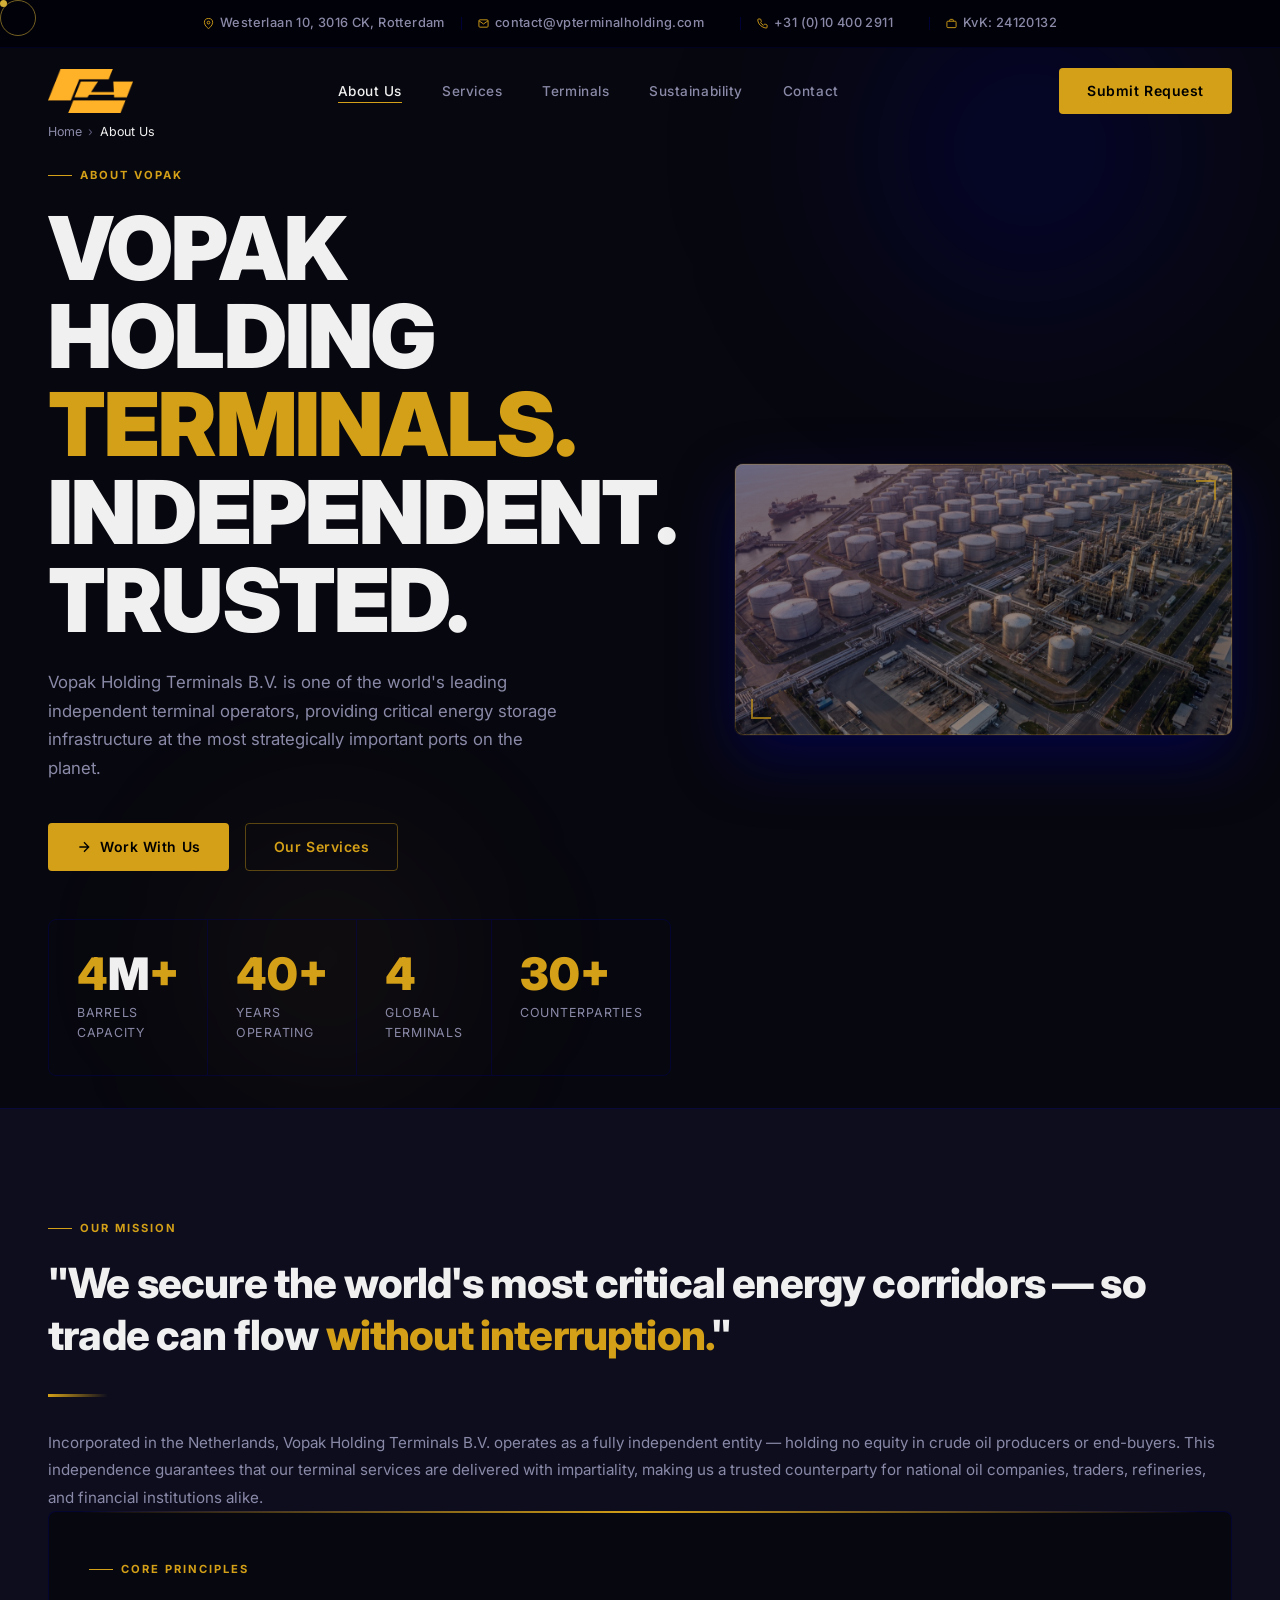
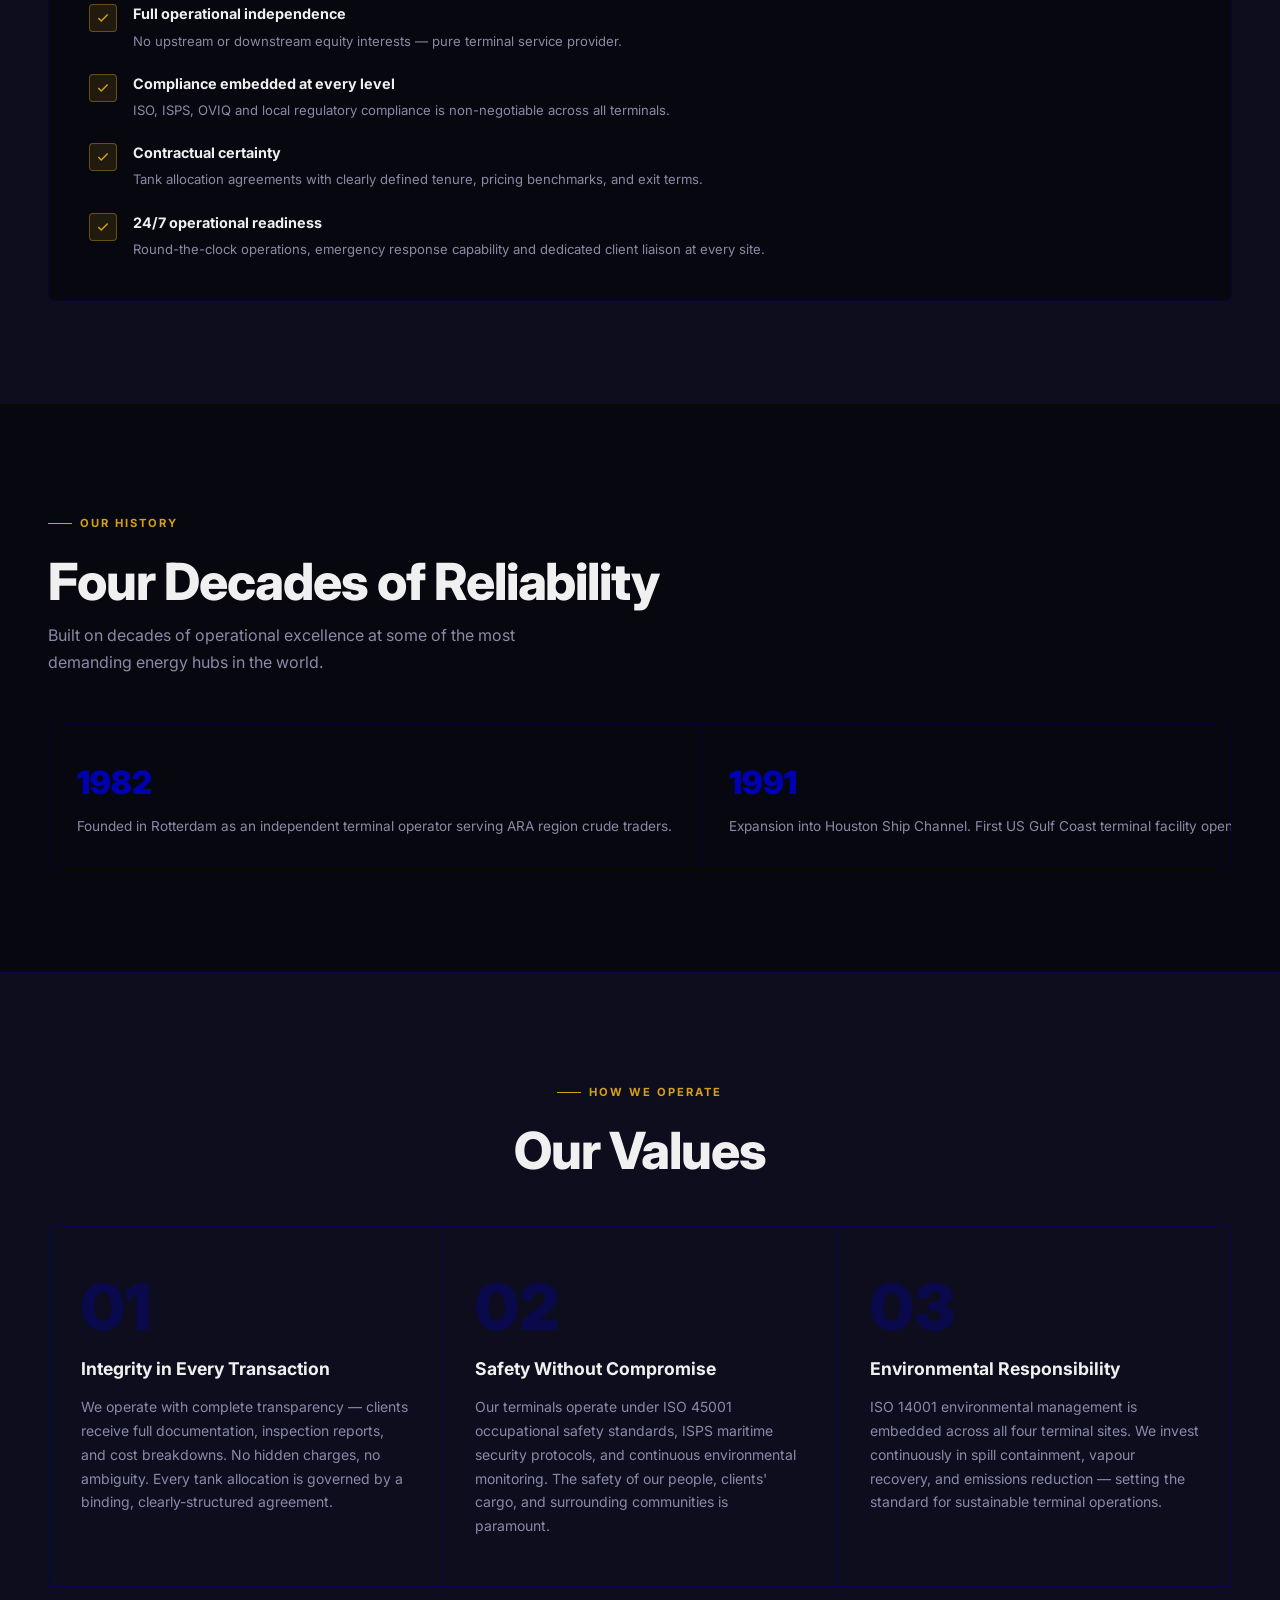
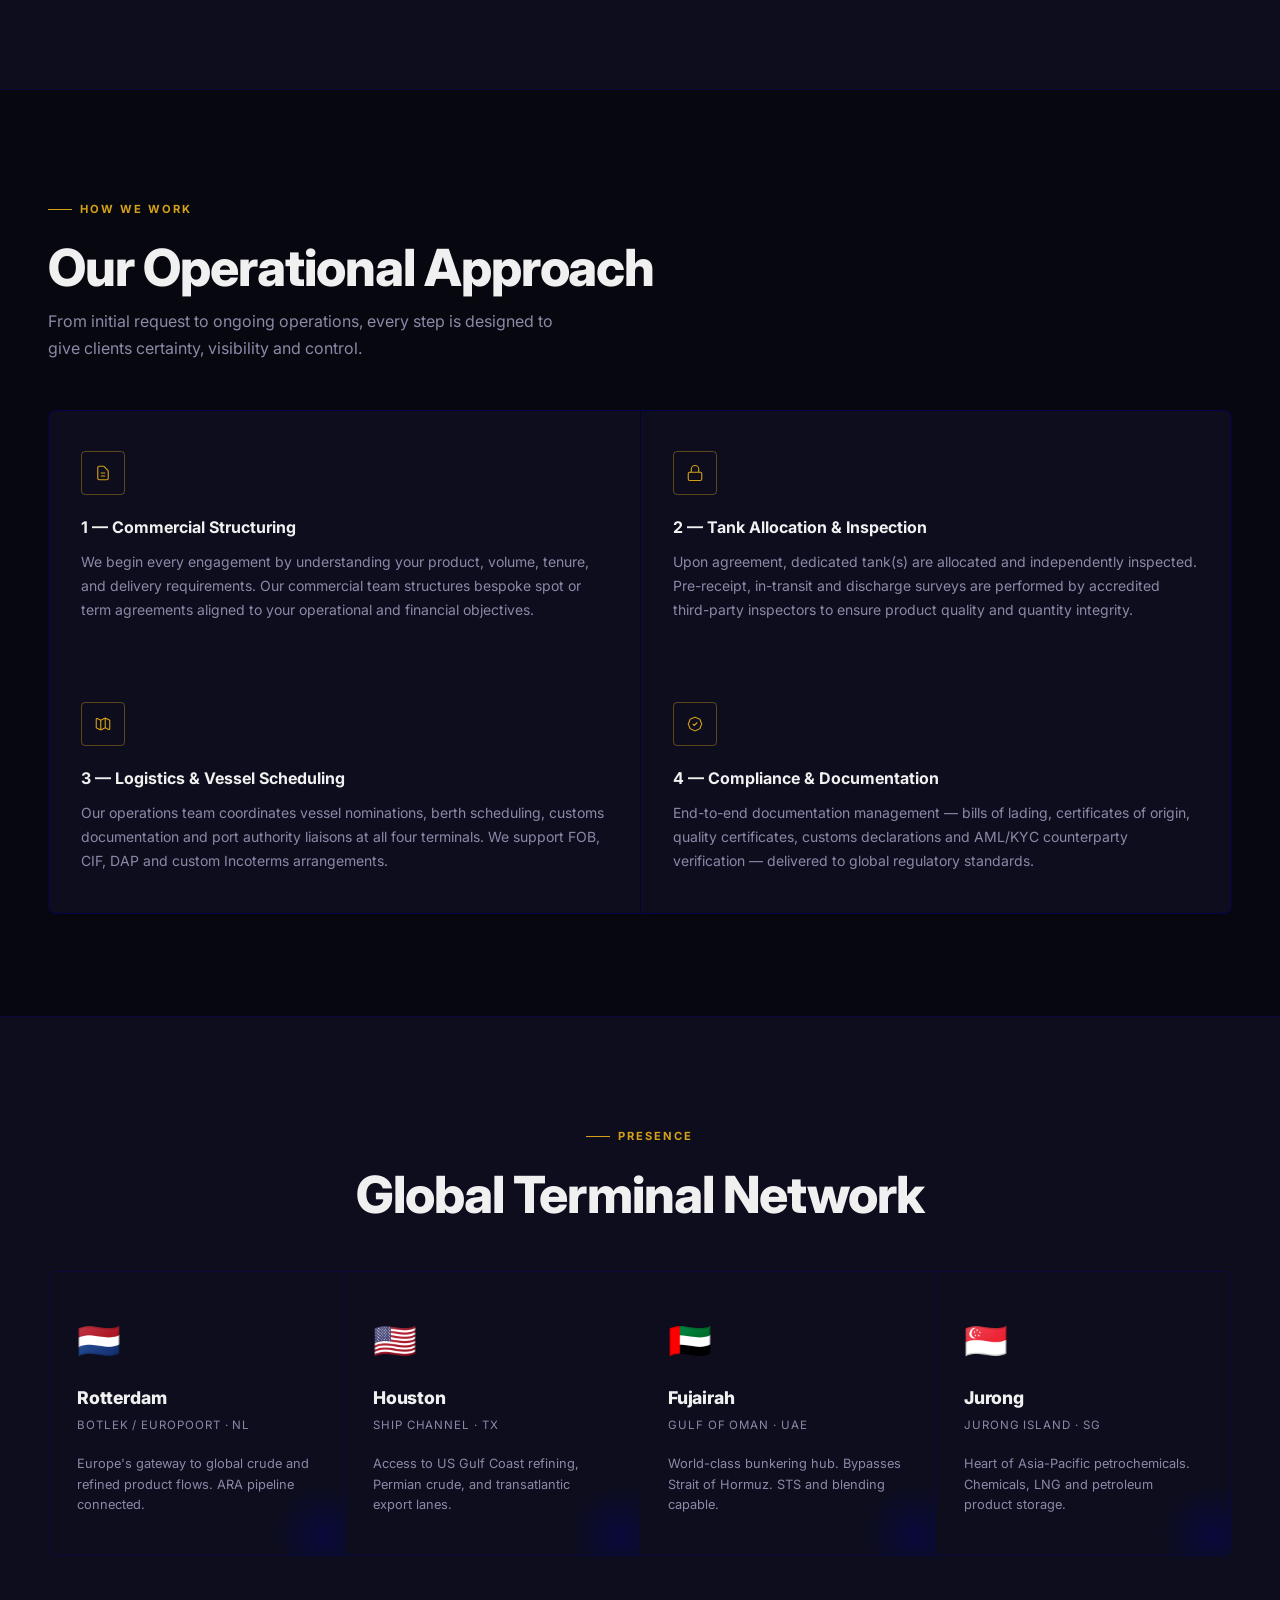
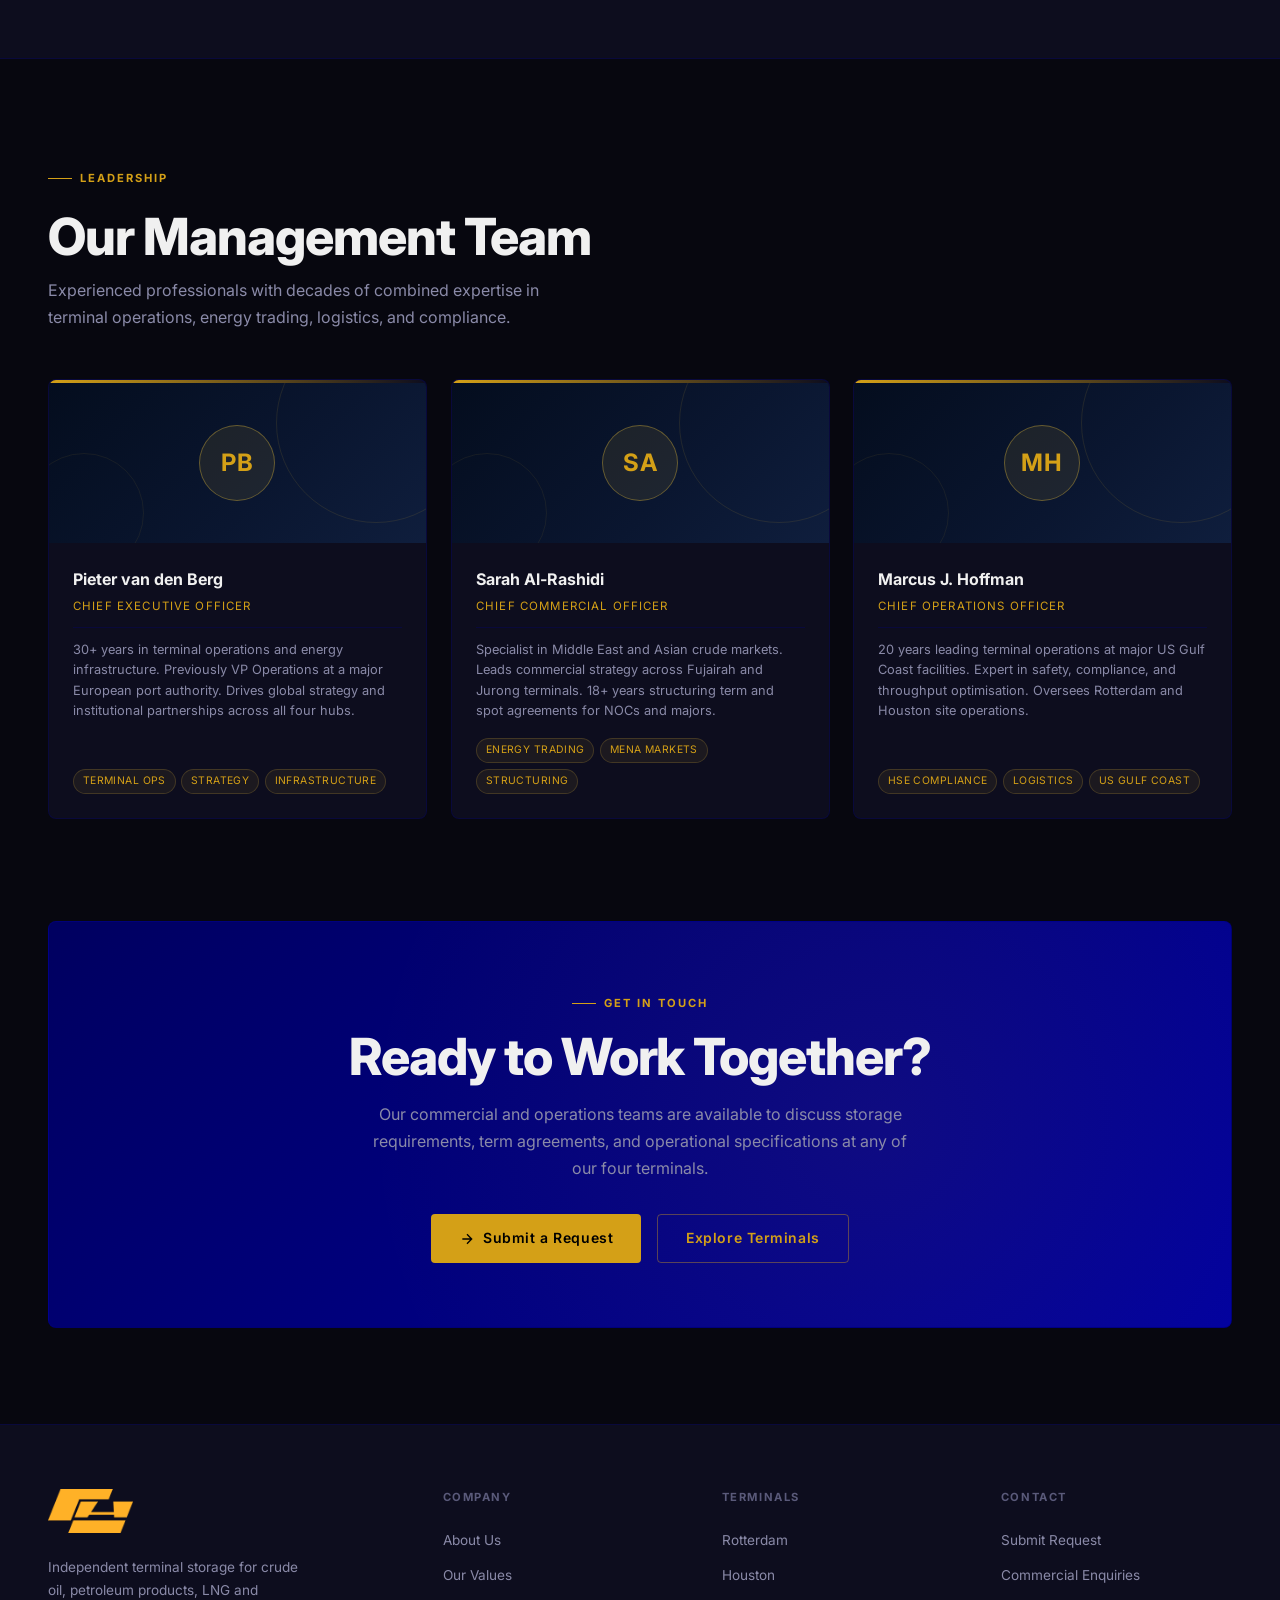
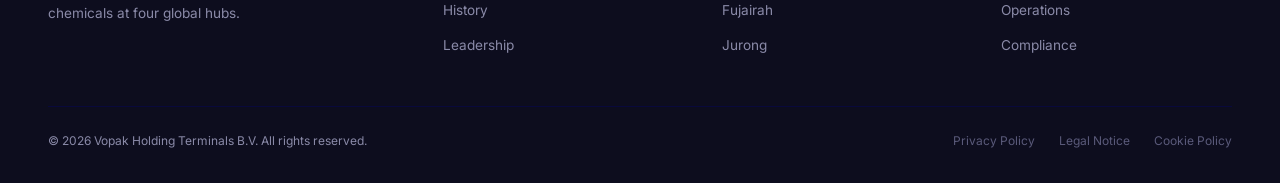
==== commit 0d450056: "Fix canonical URLs and sitemap — remove .html extensions Vercel cleanUrls:true serves pages at /abou" ====
--- a/about.html
+++ b/about.html
@@ -19,7 +19,7 @@
   <meta name="theme-color" content="#07070f">
   <link rel="apple-touch-icon" href="image/vopak-logo.png">
   <link rel="sitemap" type="application/xml" href="/sitemap.xml">
-  <link rel="canonical" href="https://www.vpterminalholding.com/about.html">
+  <link rel="canonical" href="https://www.vpterminalholding.com/about">
   <meta name="geo.region" content="NL-ZH">
   <meta name="geo.placename" content="Rotterdam">
   <meta name="geo.position" content="51.9225;4.4792">
@@ -28,7 +28,7 @@
   <meta property="og:type" content="website">
   <meta property="og:site_name" content="Vopak Holding Terminals B.V.">
   <meta property="og:locale" content="en_US">
-  <meta property="og:url" content="https://www.vpterminalholding.com/about.html">
+  <meta property="og:url" content="https://www.vpterminalholding.com/about">
   <meta property="og:title" content="About Vopak Holding Terminals B.V. | Independent Terminal Operator">
   <meta property="og:description" content="Learn about Vopak Holding Terminals B.V., an independent petroleum terminal operator with strategic facilities in Rotterdam, Houston, Fujairah and Jurong. ISO 9001 certified.">
   <meta property="og:image" content="https://www.vpterminalholding.com/image/VP-Rotterdam-NL.jpg">
@@ -68,8 +68,8 @@
       },
       {
         "@type": "AboutPage",
-        "@id": "https://www.vpterminalholding.com/about.html#webpage",
-        "url": "https://www.vpterminalholding.com/about.html",
+        "@id": "https://www.vpterminalholding.com/about#webpage",
+        "url": "https://www.vpterminalholding.com/about",
         "name": "About Vopak | Independent Petroleum Storage & Marine Terminal Operator",
         "description": "Independent petroleum storage operator with 40+ years in marine terminal operations. Crude oil, LNG & energy storage solutions at Rotterdam, Houston, Fujairah & Jurong.",
         "isPartOf": { "@id": "https://www.vpterminalholding.com/#website" },
@@ -78,7 +78,7 @@
           "@type": "BreadcrumbList",
           "itemListElement": [
             { "@type": "ListItem", "position": 1, "name": "Home", "item": "https://www.vpterminalholding.com/" },
-            { "@type": "ListItem", "position": 2, "name": "About Us", "item": "https://www.vpterminalholding.com/about.html" }
+            { "@type": "ListItem", "position": 2, "name": "About Us", "item": "https://www.vpterminalholding.com/about" }
           ]
         }
       }
